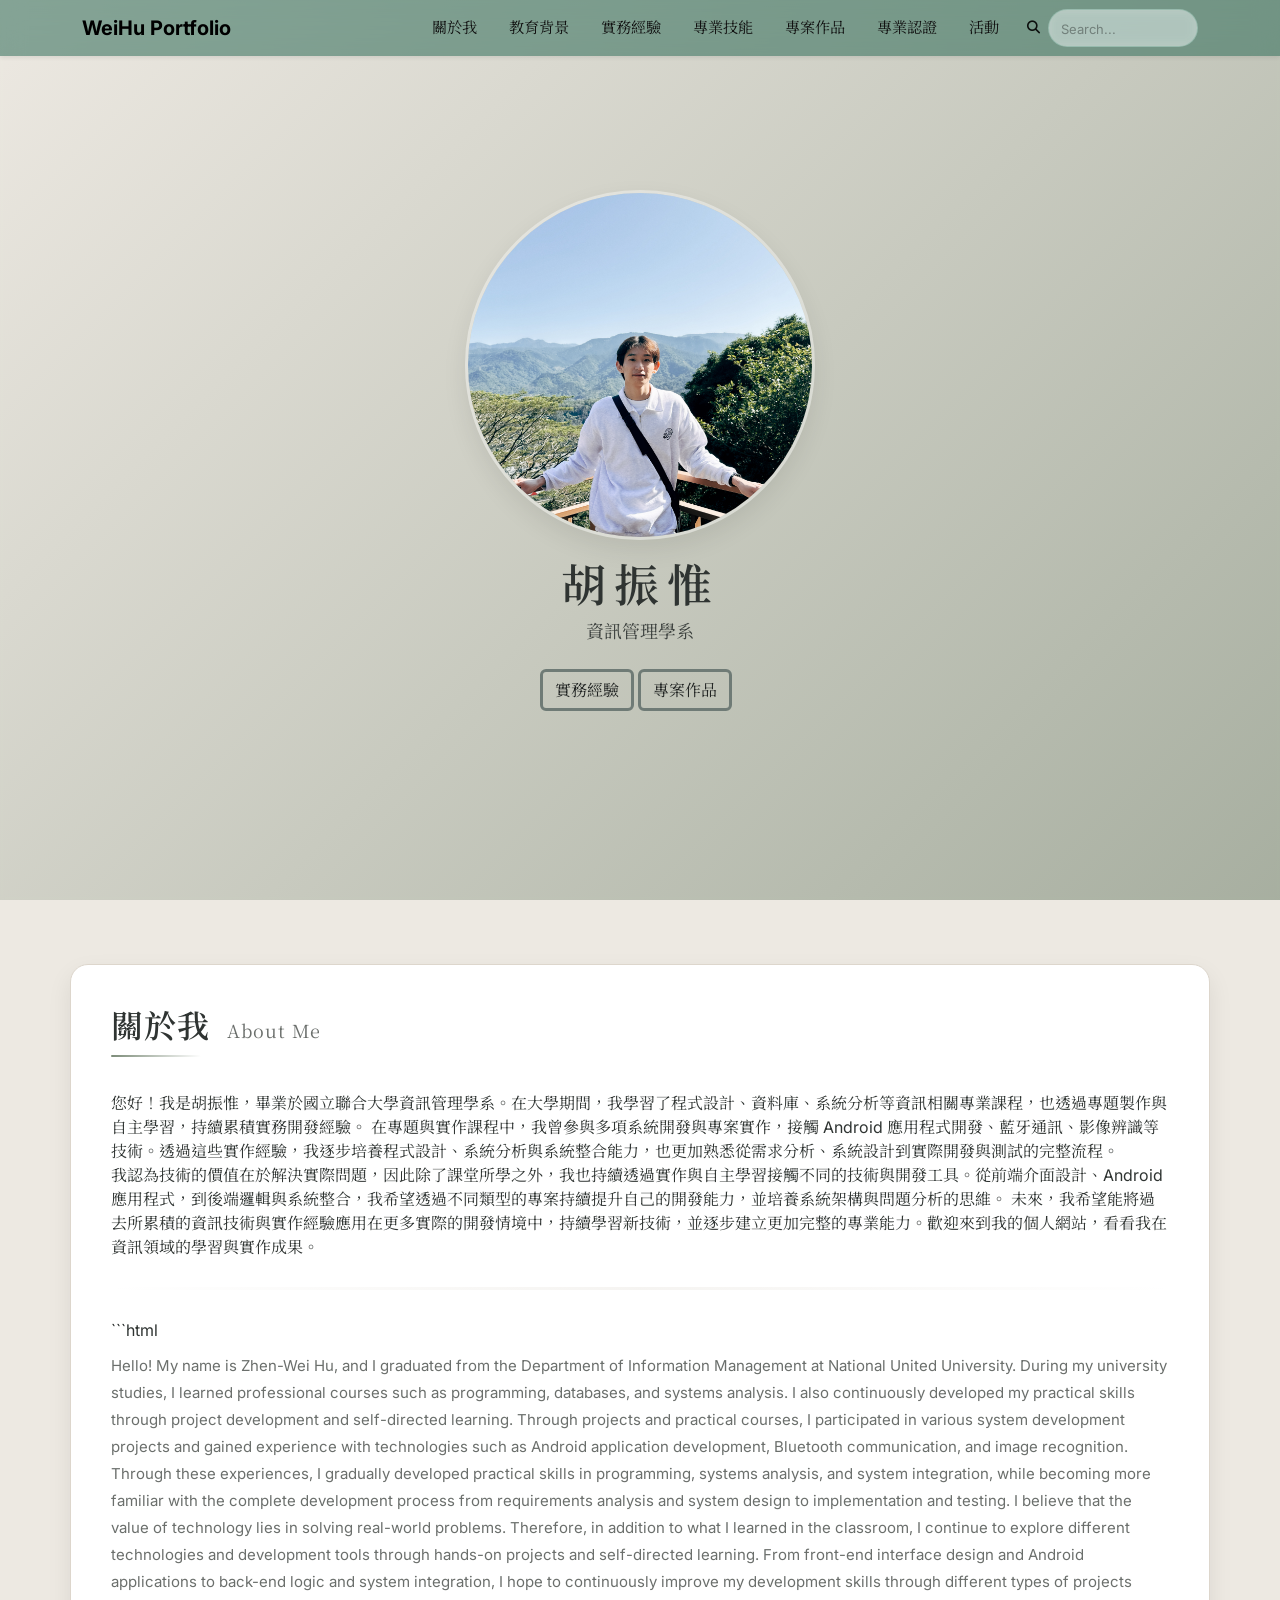
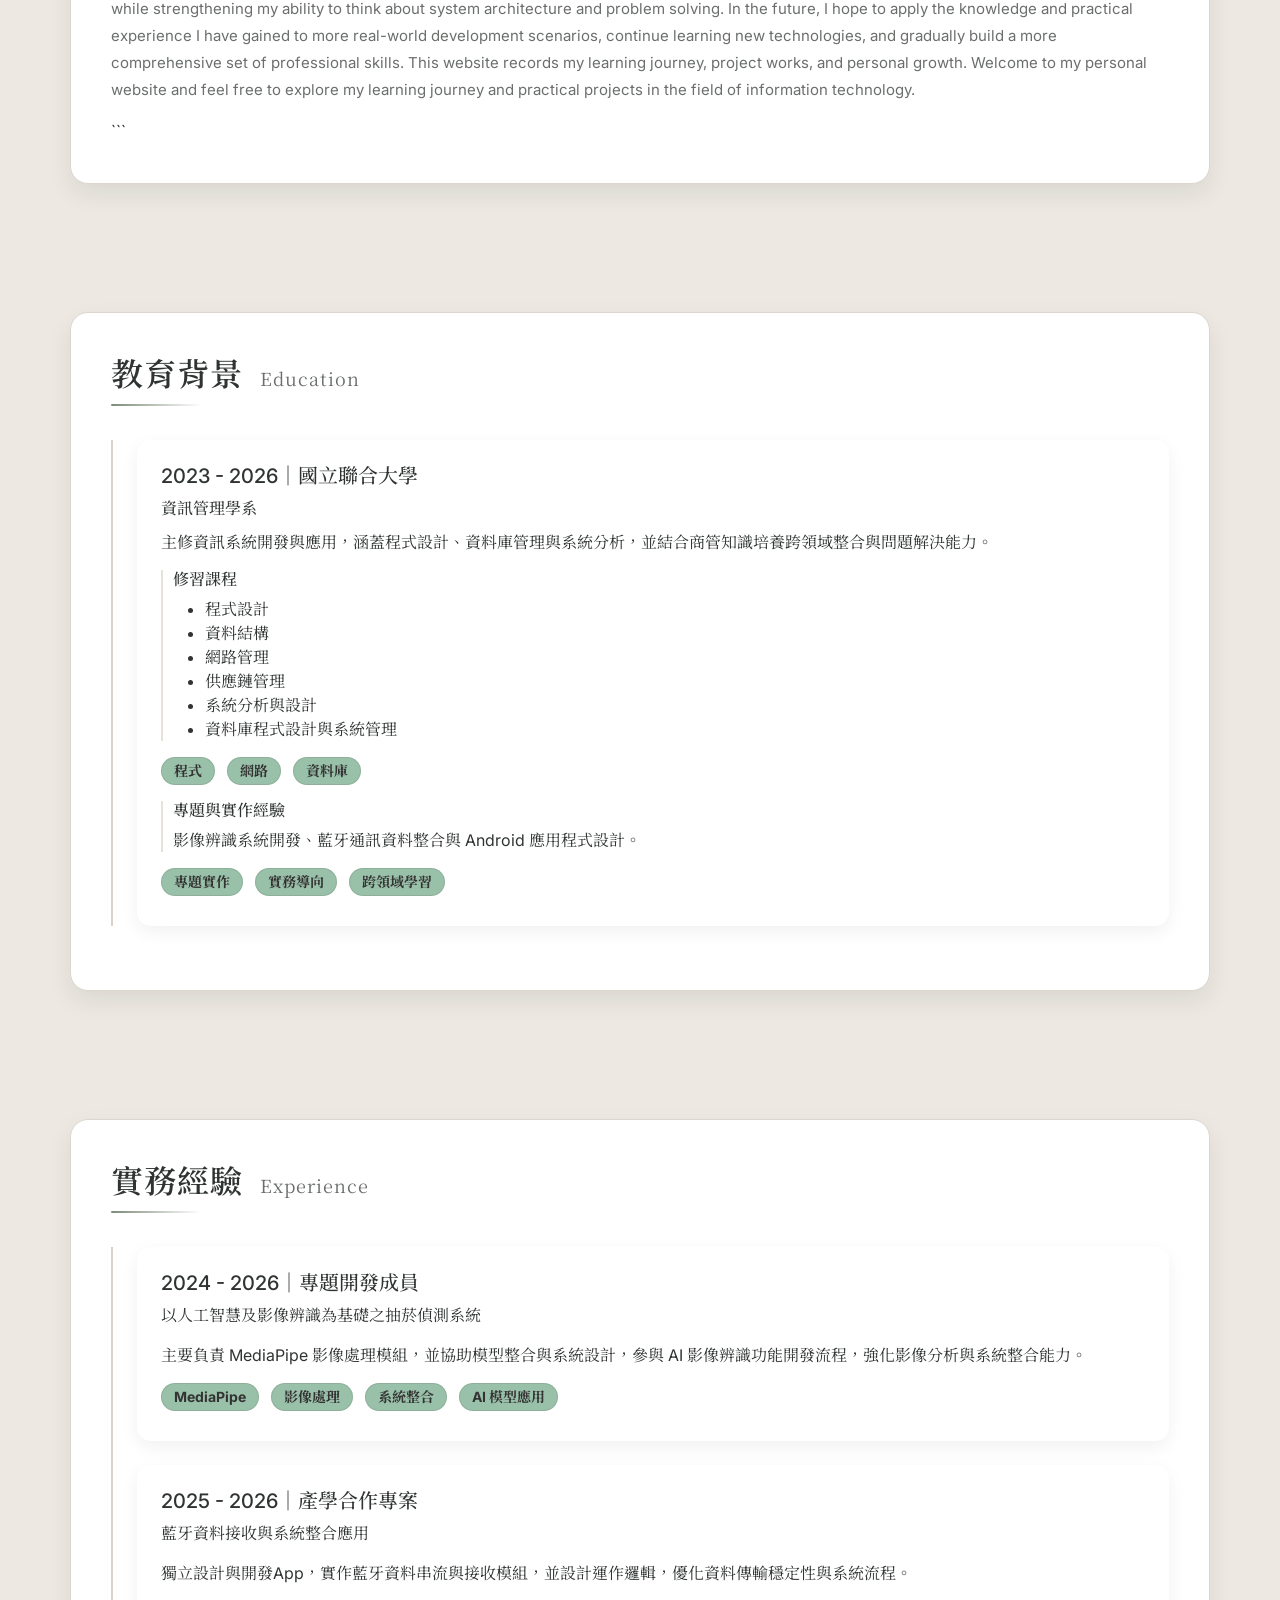
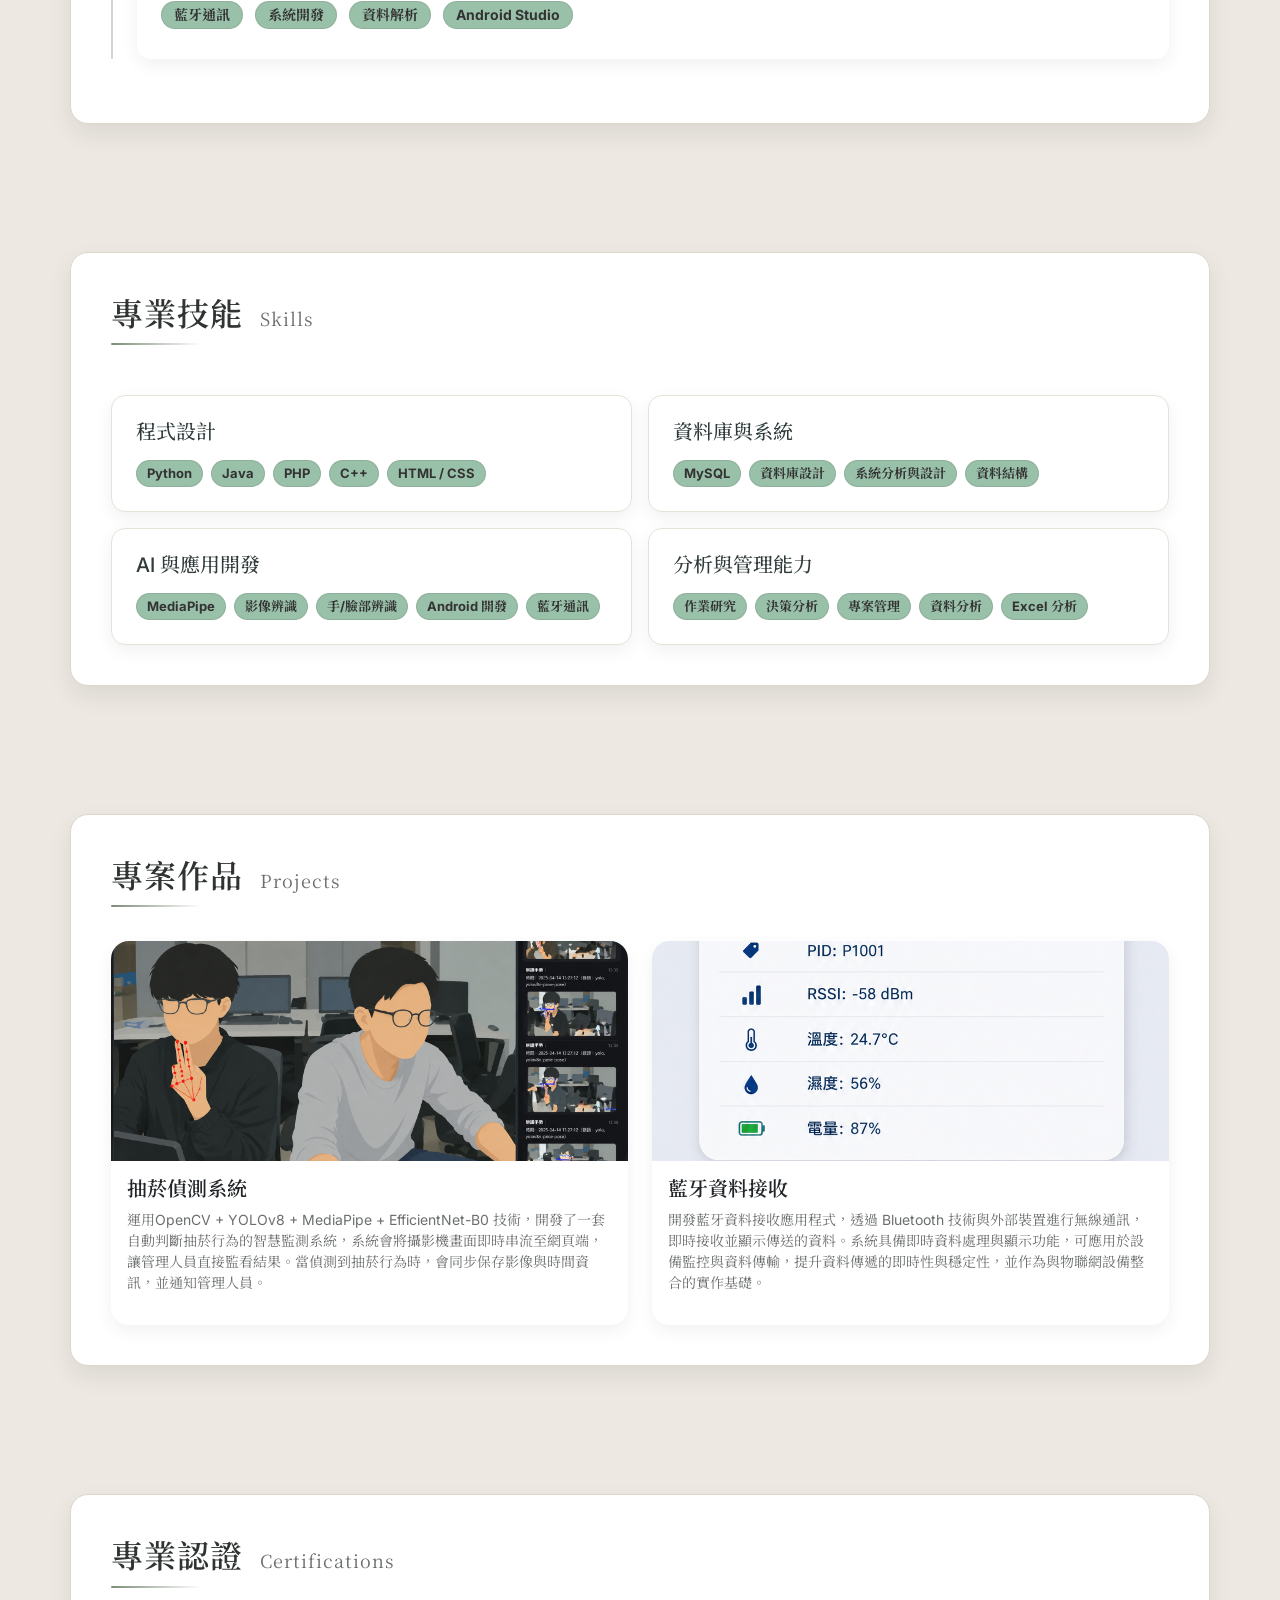
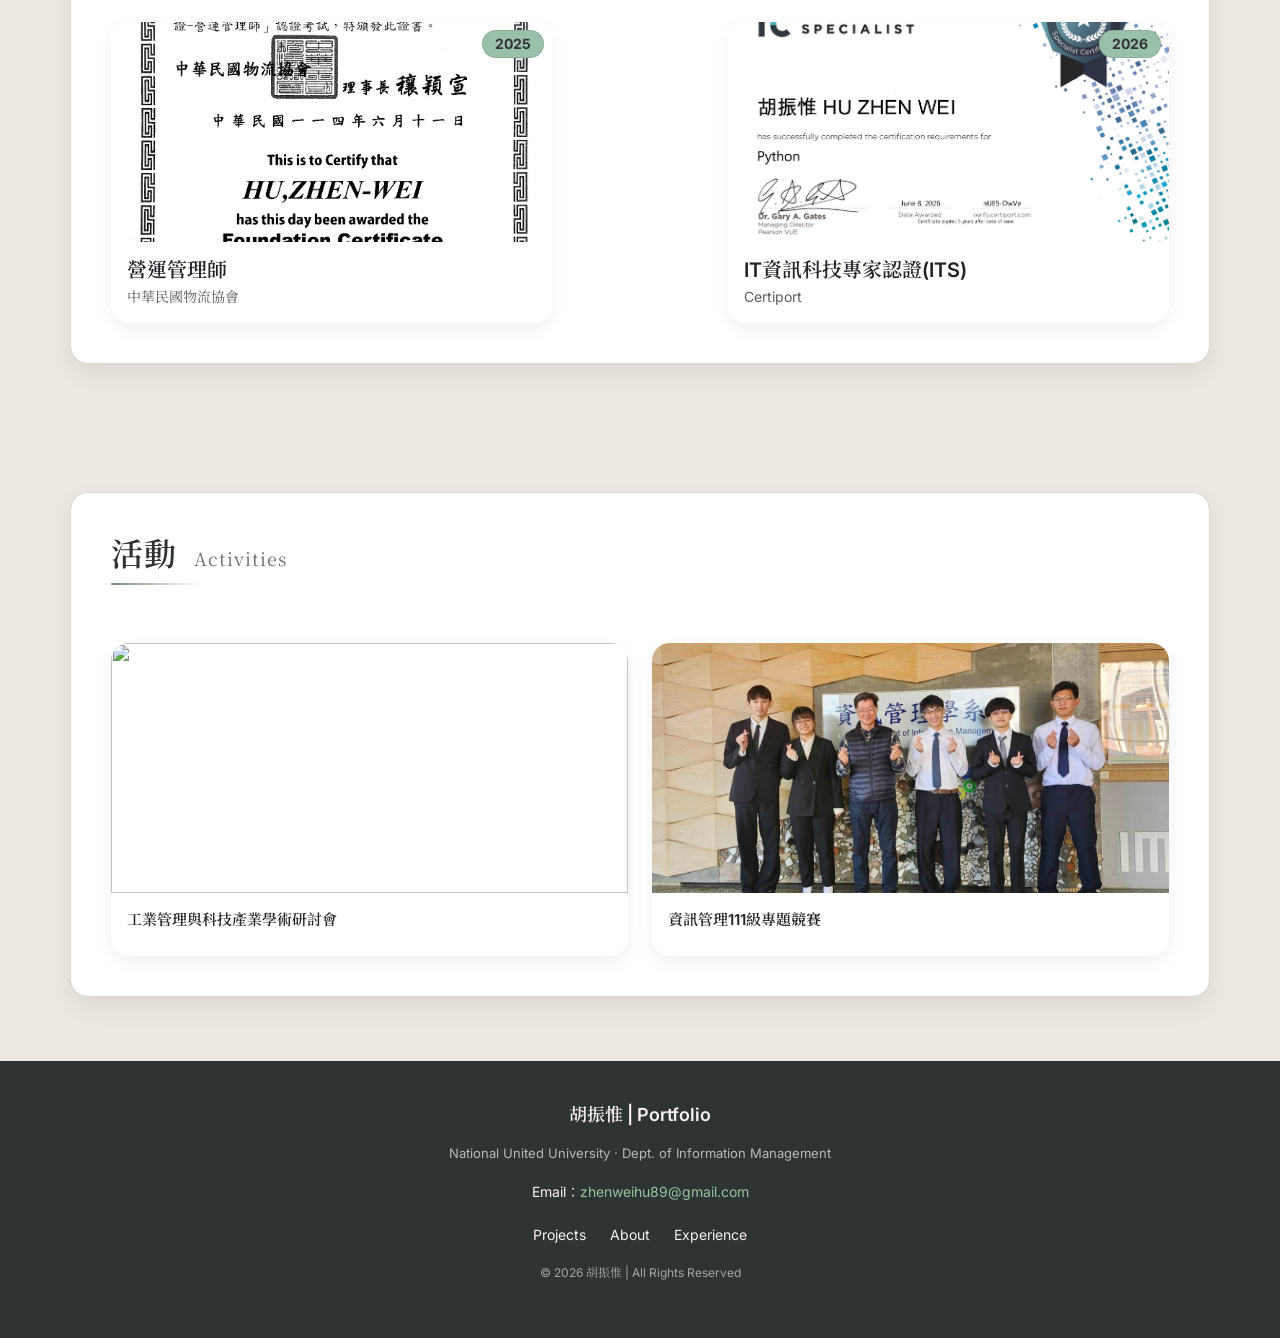
==== index.html @ ab927bfe "Update index.html" ====
<!DOCTYPE html>
<html lang="zh-Hant">

<head>
  <meta charset="UTF-8">
  <meta name="viewport" content="width=device-width, initial-scale=1">
  <meta name="description" content="胡振惟的個人網站，展示專案、技能與學習歷程">
  <title>Zhen-Wei Hu (胡振惟)</title>

  <!-- Bootstrap -->
  <link href="https://cdn.jsdelivr.net/npm/bootstrap@5.3.3/dist/css/bootstrap.min.css" rel="stylesheet">

  <!-- FontAwesome -->
  <link rel="stylesheet" href="https://cdnjs.cloudflare.com/ajax/libs/font-awesome/6.5.2/css/all.min.css">

  <!-- Google Fonts -->
  <link
    href="https://fonts.googleapis.com/css2?family=Inter:wght@300;400;500;600&family=Noto+Serif+TC:wght@300;400;500;600&display=swap"
    rel="stylesheet">

  <!-- AOS -->
  <link href="https://unpkg.com/aos@2.3.4/dist/aos.css" rel="stylesheet">

  <!-- CSS -->
  <link rel="stylesheet" href="style.css">
</head>

<body>

  <!-- ================= NAV ================= -->
  <nav class="navbar navbar-expand-lg fixed-top glass-nav shadow-sm">
    <div class="container">
      <a class="navbar-brand fw-bold" href="#" style="font-family: 'Inter', 'Noto Serif TC', sans-serif;">WeiHu
        Portfolio</a>

      <button class="navbar-toggler" type="button" data-bs-toggle="collapse" data-bs-target="#nav">
        <span class="navbar-toggler-icon"></span>
      </button>

      <div class="collapse navbar-collapse" id="nav">
        <ul class="navbar-nav ms-auto">
          <li class="nav-item"><a class="nav-link" href="#about" aria-label="前往關於我區塊">關於我</a></li>
          <li class="nav-item"><a class="nav-link" href="#education">教育背景</a></li>
          <li class="nav-item"><a class="nav-link" href="#experience">實務經驗</a></li>
          <li class="nav-item"><a class="nav-link" href="#skills">專業技能</a></li>
          <li class="nav-item"><a class="nav-link" href="#projects">專案作品</a></li>
          <li class="nav-item"><a class="nav-link" href="#awards">專業認證</a></li>
          <li class="nav-item"><a class="nav-link" href="#activities">活動</a></li>
        </ul>
        <!-- Right search -->
        <div class="search-wrapper">
          <i class="fa-solid fa-magnifying-glass" onclick="focusSearch()"></i>
          <input id="searchInput" class="nav-search-input" type="search" placeholder="Search..." onkeyup="searchPage()">
        </div>
      </div>
    </div>
  </nav>

  <!-- ================= HERO ================= -->
  <header class="hero">
    <div class="hero-overlay"></div>

    <div class="container hero-content text-center" data-aos="zoom-in">
      <img src="images/me.jpg" class="hero-img img-fluid" alt="胡振惟個人照片">

      <h1 class="hero-title mt-3">胡振惟</h1>
      <p class="hero-subtitle">資訊管理學系</p>

      <div class="mt-4">
        <a href="#experience" class="btn btn-light hero-btn">實務經驗</a>
        <a href="#projects" class="btn btn-light hero-btn me-2">專案作品</a>
      </div>
    </div>
  </header>

  <!-- ================= CONTENT ================= -->
  <section id="about" class="section container" data-aos="fade-up">
    <div class="section-card">
      <h2>關於我 <span class="en-title">About Me</span></h2>
      <p>您好！我是胡振惟，畢業於國立聯合大學資訊管理學系。在大學期間，我學習了程式設計、資料庫、系統分析等資訊相關專業課程，也透過專題製作與自主學習，持續累積實務開發經驗。
        在專題與實作課程中，我曾參與多項系統開發與專案實作，接觸 Android 應用程式開發、藍牙通訊、影像辨識等技術。透過這些實作經驗，我逐步培養程式設計、系統分析與系統整合能力，也更加熟悉從需求分析、系統設計到實際開發與測試的完整流程。
        <br>我認為技術的價值在於解決實際問題，因此除了課堂所學之外，我也持續透過實作與自主學習接觸不同的技術與開發工具。從前端介面設計、Android 應用程式，到後端邏輯與系統整合，我希望透過不同類型的專案持續提升自己的開發能力，並培養系統架構與問題分析的思維。
        未來，我希望能將過去所累積的資訊技術與實作經驗應用在更多實際的開發情境中，持續學習新技術，並逐步建立更加完整的專業能力。歡迎來到我的個人網站，看看我在資訊領域的學習與實作成果。
      </p>
      <hr class="about-divider">

      ```html
      <p class="en">
        Hello! My name is Zhen-Wei Hu, and I graduated from the Department of Information Management at National United University.

        During my university studies, I learned professional courses such as programming, databases, and
        systems analysis. I also continuously developed my practical skills through project development and
        self-directed learning.

        Through projects and practical courses, I participated in various system development projects and gained
        experience with technologies such as Android application development, Bluetooth communication, and image
        recognition. Through these experiences, I gradually developed practical skills in programming, systems
        analysis, and system integration, while becoming more familiar with the complete development process from
        requirements analysis and system design to implementation and testing.

        I believe that the value of technology lies in solving real-world problems. Therefore, in addition to what
        I learned in the classroom, I continue to explore different technologies and development tools through
        hands-on projects and self-directed learning. From front-end interface design and Android applications to
        back-end logic and system integration, I hope to continuously improve my development skills through
        different types of projects while strengthening my ability to think about system architecture and problem
        solving.

        In the future, I hope to apply the knowledge and practical experience I have gained to more real-world
        development scenarios, continue learning new technologies, and gradually build a more comprehensive set
        of professional skills.

        This website records my learning journey, project works, and personal growth. Welcome to my personal
        website and feel free to explore my learning journey and practical projects in the field of information
        technology.
      </p>
```

    </div>
  </section>

  <section id="education" class="section container" data-aos="fade-up">
    <div class="section-card">
      <h2>教育背景 <span class="en-title">Education</span></h2>

      <div class="timeline">
        <div class="timeline-item">

          <h5>2023 - 2026｜國立聯合大學</h5>
          <p class="sub-title">資訊管理學系</p>

          <p>
            主修資訊系統開發與應用，涵蓋程式設計、資料庫管理與系統分析，並結合商管知識培養跨領域整合與問題解決能力。
          </p>

          <div class="edu-block">
            <h6>修習課程</h6>
            <ul>
              <li>程式設計</li>
              <li>資料結構</li>
              <li>網路管理</li>
              <li>供應鏈管理</li>
              <li>系統分析與設計</li>
              <li>資料庫程式設計與系統管理</li>
            </ul>
          </div>
          <div class="badges">
            <span class="badge">程式</span>
            <span class="badge">網路</span>
            <span class="badge">資料庫</span>
          </div>

          <div class="edu-block">
            <h6>專題與實作經驗</h6>
            <p>
              影像辨識系統開發、藍牙通訊資料整合與 Android 應用程式設計。
            </p>
          </div>

          <div class="badges">
            <span class="badge">專題實作</span>
            <span class="badge">實務導向</span>
            <span class="badge">跨領域學習</span>
          </div>

        </div>
      </div>
    </div>
  </section>

  <section id="experience" class="section container" data-aos="fade-up">
    <div class="section-card">
      <h2>實務經驗 <span class="en-title">Experience</span></h2>

      <div class="timeline">
        <div class="timeline-item">
          <h5>2024 - 2026｜專題開發成員</h5>
          <p class="project-title">以人工智慧及影像辨識為基礎之抽菸偵測系統</p>

          <p>
            主要負責 MediaPipe 影像處理模組，並協助模型整合與系統設計，參與 AI 影像辨識功能開發流程，強化影像分析與系統整合能力。
          </p>

          <div class="badges">
            <span class="badge">MediaPipe</span>
            <span class="badge ">影像處理</span>
            <span class="badge ">系統整合</span>
            <span class="badge ">AI 模型應用</span>
          </div>
        </div>

        <div class="timeline-item">
          <h5>2025 - 2026｜產學合作專案</h5>
          <p class="project-title">藍牙資料接收與系統整合應用</p>

          <p>
            獨立設計與開發App，實作藍牙資料串流與接收模組，並設計運作邏輯，優化資料傳輸穩定性與系統流程。
          </p>

          <div class="badges">
            <span class="badge">藍牙通訊</span>
            <span class="badge ">系統開發</span>
            <span class="badge ">資料解析</span>
            <span class="badge ">Android Studio</span>
          </div>
        </div>
      </div>
    </div>
  </section>

  <section id="skills" class="section container" data-aos="fade-up">
    <div class="section-card">
      <h2>專業技能 <span class="en-title">Skills</span></h2>
      <div class="row g-3 mt-3">

        <div class="col-12 col-md-6">
          <div class="skill-box">
            <h5>程式設計</h5>
            <div class="tags">
              <span class="badge">Python</span>
              <span class="badge">Java</span>
              <span class="badge">PHP</span>
              <span class="badge">C++</span>
              <span class="badge">HTML / CSS</span>
            </div>
          </div>
        </div>

        <div class="col-12 col-md-6">
          <div class="skill-box">
            <h5>資料庫與系統</h5>
            <div class="tags">
              <span class="badge">MySQL</span>
              <span class="badge">資料庫設計</span>
              <span class="badge">系統分析與設計</span>
              <span class="badge">資料結構</span>
            </div>
          </div>
        </div>

        <div class="col-12 col-md-6">
          <div class="skill-box">
            <h5>AI 與應用開發</h5>
            <div class="tags">
              <span class="badge">MediaPipe</span>
              <span class="badge">影像辨識</span>
              <span class="badge">手/臉部辨識</span>
              <span class="badge">Android 開發</span>
              <span class="badge">藍牙通訊</span>
            </div>
          </div>
        </div>

        <div class="col-12 col-md-6">
          <div class="skill-box">
            <h5>分析與管理能力</h5>
            <div class="tags">
              <span class="badge">作業研究</span>
              <span class="badge">決策分析</span>
              <span class="badge">專案管理</span>
              <span class="badge">資料分析</span>
              <span class="badge">Excel 分析</span>
            </div>
          </div>
        </div>
      </div>
    </div>
  </section>

  <section id="projects" class="section container" data-aos="fade-up">
    <div class="section-card">
      <h2>專案作品 <span class="en-title">Projects</span></h2>

      <div class="row g-4">
        <div class="col-12 col-md-6">
          <div class="card project-card">
            <img src="images/project1.png" class="card-img-top img-fluid" onclick="openLightbox(this)">
            <div class="card-body">
              <h5>抽菸偵測系統</h5>
              <p>運用OpenCV + YOLOv8 + MediaPipe + EfficientNet-B0 技術，開發了一套自動判斷抽菸行為的智慧監測系統，系統會將攝影機畫面即時串流至網頁端，讓管理人員直接監看結果。當偵測到抽菸行為時，會同步保存影像與時間資訊，並通知管理人員。</p>
            </div>
          </div>
        </div>

        <div class="col-12 col-md-6">
          <div class="card project-card">
            <img src="images/project.png" class="card-img-top img-fluid" onclick="openLightbox(this)">
            <div class="card-body">
              <h5>藍牙資料接收</h5>
              <p>開發藍牙資料接收應用程式，透過 Bluetooth 技術與外部裝置進行無線通訊，即時接收並顯示傳送的資料。系統具備即時資料處理與顯示功能，可應用於設備監控與資料傳輸，提升資料傳遞的即時性與穩定性，並作為與物聯網設備整合的實作基礎。</p>
            </div>
          </div>
        </div>
      </div>
    </div>
  </section>

  <section id="awards" class="section container" data-aos="fade-up">
    <div class="section-card">
      <h2>專業認證 <span class="en-title">Certifications</span></h2>
      <div class="d-flex justify-content-between gap-4 mt-3 flex-wrap">

        <!-- Card 1 -->
        <div class="col-12 col-md-5">
          <div class="card project-card h-100">
            <div class="position-relative">
              <img src="images/cert1.jpg" class="card-img-top img-fluid" onclick="openLightbox(this)">
              <span class="badge year-badge position-absolute top-0 end-0 m-2">
                2025
              </span>
            </div>
            <div class="card-body">
              <h5 class="mb-1">營運管理師</h5>
              <p class="mb-0 text-muted">中華民國物流協會</p>
            </div>
          </div>
        </div>

        <!-- Card 2 -->
        <div class="col-12 col-md-5">
          <div class="card project-card h-100">
            <div class="position-relative">
              <img src="images/cert2.png" class="card-img-top img-fluid" onclick="openLightbox(this)">
              <span class="badge year-badge position-absolute top-0 end-0 m-2">
                2026
              </span>
            </div>
            <div class="card-body">
              <h5 class="mb-1">IT資訊科技專家認證(ITS)</h5>
              <p class="mb-0 text-muted">Certiport</p>
            </div>
          </div>
        </div>
      </div>
    </div>
  </section>

  <section id="activities" class="section container" data-aos="fade-up">
    <div class="section-card">
      <h2>活動 <span class="en-title">Activities</span></h2>
      <div class="row g-4 mt-2">

        <div class="col-12 col-md-6">
          <div class="card project-card">
            <img src="images/activity1.jpg" class="card-img-top" onclick="openLightbox(this)">
            <div class="card-body">
              <h5>工業管理與科技產業學術研討會</h5>
            </div>
          </div>
        </div>

        <div class="col-12 col-md-6">
          <div class="card project-card">
            <img src="images/activity2.jpg" class="card-img-top" onclick="openLightbox(this)">
            <div class="card-body">
              <h5>資訊管理111級專題競賽</h5>
            </div>
          </div>
        </div>
      </div>
    </div>
  </section>

  <!-- ================= FOOTER ================= -->
  <footer>
    <div class="footer-container">

      <p class="footer-title">胡振惟 | Portfolio</p>

      <p class="footer-sub">
        National United University · Dept. of Information Management
      </p>

      <div class="footer-contact">
        <p> Email：<a href="mailto:zhenweihu89@gmail.com">zhenweihu89@gmail.com</a></p>
      </div>
      <!-- Navigation links -->
      <div class="footer-links">

        <a href="#projects">Projects</a>
        <a href="#about">About</a>
        <a href="#experience">Experience</a>

      </div>

      <p class="footer-copy">© 2026 胡振惟 | All Rights Reserved</p>

    </div>
  </footer>

  <!-- ================= LIGHTBOX ================= -->
  <div id="lightbox" class="lightbox" onclick="closeLightbox()">
    <img id="lightbox-img">
  </div>

  <!-- ================= SCRIPTS ================= -->
  <script src="https://cdn.jsdelivr.net/npm/bootstrap@5.3.3/dist/js/bootstrap.bundle.min.js"></script>
  <script src="https://unpkg.com/aos@2.3.4/dist/aos.js"></script>

  <script>
    AOS.init();

    function openLightbox(img) {
      document.getElementById("lightbox").style.display = "flex";
      document.getElementById("lightbox-img").src = img.src;
    }

    function closeLightbox() {
      document.getElementById("lightbox").style.display = "none";
    }

    function searchPage() {
      const input = document.getElementById("searchInput").value.toLowerCase();

      if (!input) return;

      const sections = document.querySelectorAll("section");

      for (let section of sections) {
        const text = section.innerText.toLowerCase();

        if (text.includes(input)) {
          section.scrollIntoView({
            behavior: "smooth",
            block: "start"
          });
          break; // 只跳第一個找到的
        }
      }
    }

    function focusSearch() {
      document.getElementById("searchInput").focus();
    }
  </script>
</body>

</html>
---- style.css ----
/* ==================================================
   COLOR SYSTEM (ENHANCED DESIGN TOKENS)
================================================== */
:root {
  --bg: #EDE9E2;
  --card: #FFFFFF;
  --text: #2F3432;
  --muted: #6B6F6C;

  --primary: #6E7F6A;
  --primary-soft: #AAB7A3;

  --border: #DDD6CC;

  /* spacing system */
  --s1: 4px;
  --s2: 8px;
  --s3: 16px;
  --s4: 24px;
  --s5: 40px;
  --s6: 64px;

  /* radius */
  --r1: 8px;
  --r2: 14px;
  --r3: 18px;

  /* shadow system */
  --shadow-sm: 0 6px 18px rgba(0, 0, 0, .06);
  --shadow-md: 0 10px 25px rgba(0, 0, 0, .08);
  --shadow-lg: 0 14px 30px rgba(0, 0, 0, .12);

  /* motion */
  --ease: 0.25s ease;
}

/* ==================================================
   BASE
================================================== */
body {
  font-family: "Inter", "Noto Serif TC", sans-serif;
  background: var(--bg);
  color: var(--text);
  scroll-behavior: smooth;
}

h2 {
  font-family: "Noto Serif TC", serif;
  letter-spacing: 1px;
}

/* ==================================================
   SECTION GENERAL
================================================== */
.section {
  padding: var(--s6) 0;
}

.section-card {
  background: var(--card);
  padding: var(--s5);
  border-radius: var(--r3);
  border: 1px solid var(--border);
  box-shadow: var(--shadow-md);
}

/* Section title */
.section-card h2 {
  margin-bottom: 34px;
  padding-bottom: 14px;
  position: relative;
  font-weight: 600;
}

.section-card h2::after {
  content: "";
  position: absolute;
  left: 0;
  bottom: 0;
  width: 90px;
  height: 2px;
  background: linear-gradient(90deg, #6e7f6a, transparent);
  border-radius: 2px;
  opacity: 0.9;
}

/* ==================================================
   NAVBAR
================================================== */
.glass-nav {
  backdrop-filter: blur(12px);
  background: #316c588e;
}

.nav-link {
  color: #111111;
  font-size: 0.95rem;
  margin: 0 var(--s2);
  transition: var(--ease);
}

.nav-link:hover {
  color: #fffdfd !important;
}

.navbar-toggler-icon {
  filter: invert(0.2);
}

/* =========================
   SEARCH WRAPPER FIX
========================= */
.search-wrapper {
  display: flex;
  align-items: center;
  gap: 8px;
  margin-left: 12px;
}

/* icon */
.search-wrapper i {
  font-size: 13px;
  color: #000000;
  opacity: 0.9;
}

/* input */
.nav-search-input {
  border: 1px solid rgba(60, 138, 111, 0.25);
  border-radius: 999px;
  padding: 6px 12px;
  width: 150px;

  background: rgba(255, 255, 255, 0.55);
  backdrop-filter: blur(6px);

  transition: var(--ease);
  color: #000 !important;
  /* ⭐ 這裡：黑字 */
  font-weight: 400;
}

/* hover */
.nav-search-input:hover {
  border-color: rgba(60, 138, 111, 0.4);
  background: rgba(255, 255, 255, 0.7);
}

/* focus */
.nav-search-input:focus {
  outline: none;
  border-color: #3c8a6f99;
  background: rgba(255, 255, 255, 0.8);
  color: #000 !important;
  box-shadow: 0 6px 18px rgba(60, 138, 111, 0.18);
}

/* placeholder */
.nav-search-input::placeholder {
  color: #000;
  /* ⭐ 改這裡 */
  font-size: 13px;
  opacity: 0.35;
  /* 讓它變淡但仍是黑系 */
}

/* ==================================================
   HERO
================================================== */
.hero {
  height: 100vh;
  position: relative;
  display: flex;
  align-items: center;
  justify-content: center;
}

.hero-overlay {
  position: absolute;
  inset: 0;
  background: linear-gradient(135deg,
      rgba(237, 233, 226, 0.55),
      rgba(110, 127, 106, 0.55));
  backdrop-filter: blur(2px);
}

.hero-content {
  position: relative;
  z-index: 2;
  text-align: center;
  color: var(--text);
}

.hero-img {
  width: min(350px, 70vw);
  height: auto;
  aspect-ratio: 1 / 1;
  border-radius: 50%;
  object-fit: cover;
  border: 3px solid rgba(255, 255, 255, .35);
  box-shadow: var(--shadow-md);
  transition: var(--ease);
}

.hero-img:hover {
  transform: scale(1.06);
}

.hero-title {
  font-family: "Noto Serif TC", serif;
  font-size: 45px;
  font-weight: 600;
  letter-spacing: 8px;
}

.hero-subtitle {
  font-size: 18px;
  opacity: 0.9;
}

.hero-btn {
  color: #212423;
  border: 3px solid #6f7b76;
  background: transparent;
  transition: var(--ease);
}

.hero-btn:hover {
  background: #31725bba;
  color: white;
}

/* ==================================================
   ABOUT / TEXT
================================================== */
.en-title {
  font-size: 18px;
  font-weight: 400;
  color: var(--muted);
  margin-left: 8px;
}

.sub-title {
  font-weight: 500;
  margin-bottom: 10px;
  color: #3a3f3d;
}

.edu-block {
  margin: 10px 0 15px;
  padding-left: 10px;
  border-left: 2px solid #e6e2da;
}

.note {
  margin-top: 10px;
  color: #5f6663;
  font-size: 15px;
}

p.en {
  color: var(--muted);
  font-size: 15px;
  line-height: 1.8;
  margin-top: 10px;
}

.about-divider {
  margin: 28px 0;
  border: none;
  height: 3px;
  background: linear-gradient(to right, transparent, #d8d2c8, transparent);
}

/* ==================================================
   TIMELINE
================================================== */
.timeline {
  border-left: 2px solid #D8D2C8;
  padding-left: var(--s4);
}

.timeline-item {
  background: #fff;
  padding: var(--s4);
  border-radius: var(--r2);
  margin-bottom: var(--s4);
  box-shadow: var(--shadow-sm);
  transition: var(--ease);
}

.timeline-item:hover {
  transform: translateY(-4px);
  box-shadow: var(--shadow-md);
}

/* ==================================================
   SKILLS
================================================== */
.skill-box {
  background: #fff;
  padding: var(--s4);
  border-radius: var(--r2);
  border: 1px solid #E6E2DA;
  box-shadow: var(--shadow-sm);
  transition: var(--ease);
}

.skill-box:hover {
  transform: translateY(-4px);
  box-shadow: var(--shadow-md);
}

.skill-box h5 {
  margin-bottom: 12px;
  color: #2F3A3A;
}

.tags span {
  display: inline-block;
  background: #99c0a9;
  color: #343333;
  padding: 6px 10px;
  border-radius: 20px;
  font-size: 13px;
  margin: 4px 4px 0 0;
}

/* ==================================================
   PROJECTS / CARDS
================================================== */
.project-card {
  border: none;
  border-radius: var(--r3);
  overflow: hidden;
  box-shadow: var(--shadow-sm);
  transition: var(--ease);
}

.project-card:hover {
  transform: translateY(-6px);
  box-shadow: var(--shadow-lg);
}

.project-card img {
  height: 220px;
  object-fit: cover;
}

.project-card h5 {
  font-weight: 600;
}

.project-card p {
  font-size: 14px;
  color: var(--muted);
}

/* Activities special */
#activities .project-card img {
  height: 250px;
}

#activities .card-body h5 {
  font-size: 15px;
  line-height: 1.5;
}

/* ==================================================
   BADGES (FIXED BOOTSTRAP CONFLICT)
================================================== */
.badges {
  display: flex;
  flex-wrap: wrap;
  gap: 6px; /* 比 margin-right 更乾淨 */
  margin-top: var(--s3);
}

.badge {
  display: inline-flex;
  align-items: center;
  padding: 6px 12px;
  border-radius: 999px;
  font-size: 14px;
  background: #99c0a9;
  color: #343333;
  border: 1px solid rgba(110, 127, 106, 0.25);
  transition: var(--ease);
}

.badges .badge {
  margin-right: 6px;
  margin-bottom: 6px;
}

.badge:hover {
  background: rgba(110, 127, 106, 0.2);
  transform: translateY(-1px);
}

/* Optional safe alias (避免 Bootstrap 衝突用) */
.custom-badge {
  display: inline-block;
  padding: 6px 12px;
  border-radius: 999px;
  font-size: 14px;
  background: #99c0a9;
  color: #343333;
}

/* ==================================================
   PROGRESS BAR
================================================== */
.progress {
  height: 18px;
  border-radius: 20px;
  background: #E6E2DA;
}

.progress-bar {
  background: var(--primary);
}

/* ==================================================
   LIGHTBOX
================================================== */
.lightbox {
  position: fixed;
  inset: 0;
  background: rgba(0, 0, 0, 0.85);
  display: none;
  align-items: center;
  justify-content: center;
  z-index: 9999;
}

.lightbox img {
  max-width: 90%;
  max-height: 90%;
  border-radius: 10px;
  box-shadow: 0 20px 60px rgba(0, 0, 0, 0.5);
}

/* ==================================================
   FOOTER
================================================== */
footer {
  background: #2E3430;
  color: #F2F2F2;
  padding: 40px 20px;
  text-align: center;
}

.footer-title {
  font-size: 18px;
  font-weight: 600;
}

.footer-sub {
  font-size: 13px;
  opacity: 0.7;
  margin-top: 6px;
}

.footer-contact {
  margin-top: 15px;
  font-size: 14px;
  line-height: 1.8;
}

.footer-contact a {
  color: #99c0a9;
  text-decoration: none;
}

.footer-contact a:hover {
  text-decoration: underline;
}

.footer-links {
  margin: 18px 0;
}

.footer-links a {
  color: #F2F2F2;
  margin: 0 10px;
  text-decoration: none;
  font-size: 14px;
  transition: var(--ease);
}

.footer-links a:hover {
  color: #99c0a9;
}

.footer-copy {
  font-size: 12px;
  opacity: 0.6;
  margin-top: 10px;
}
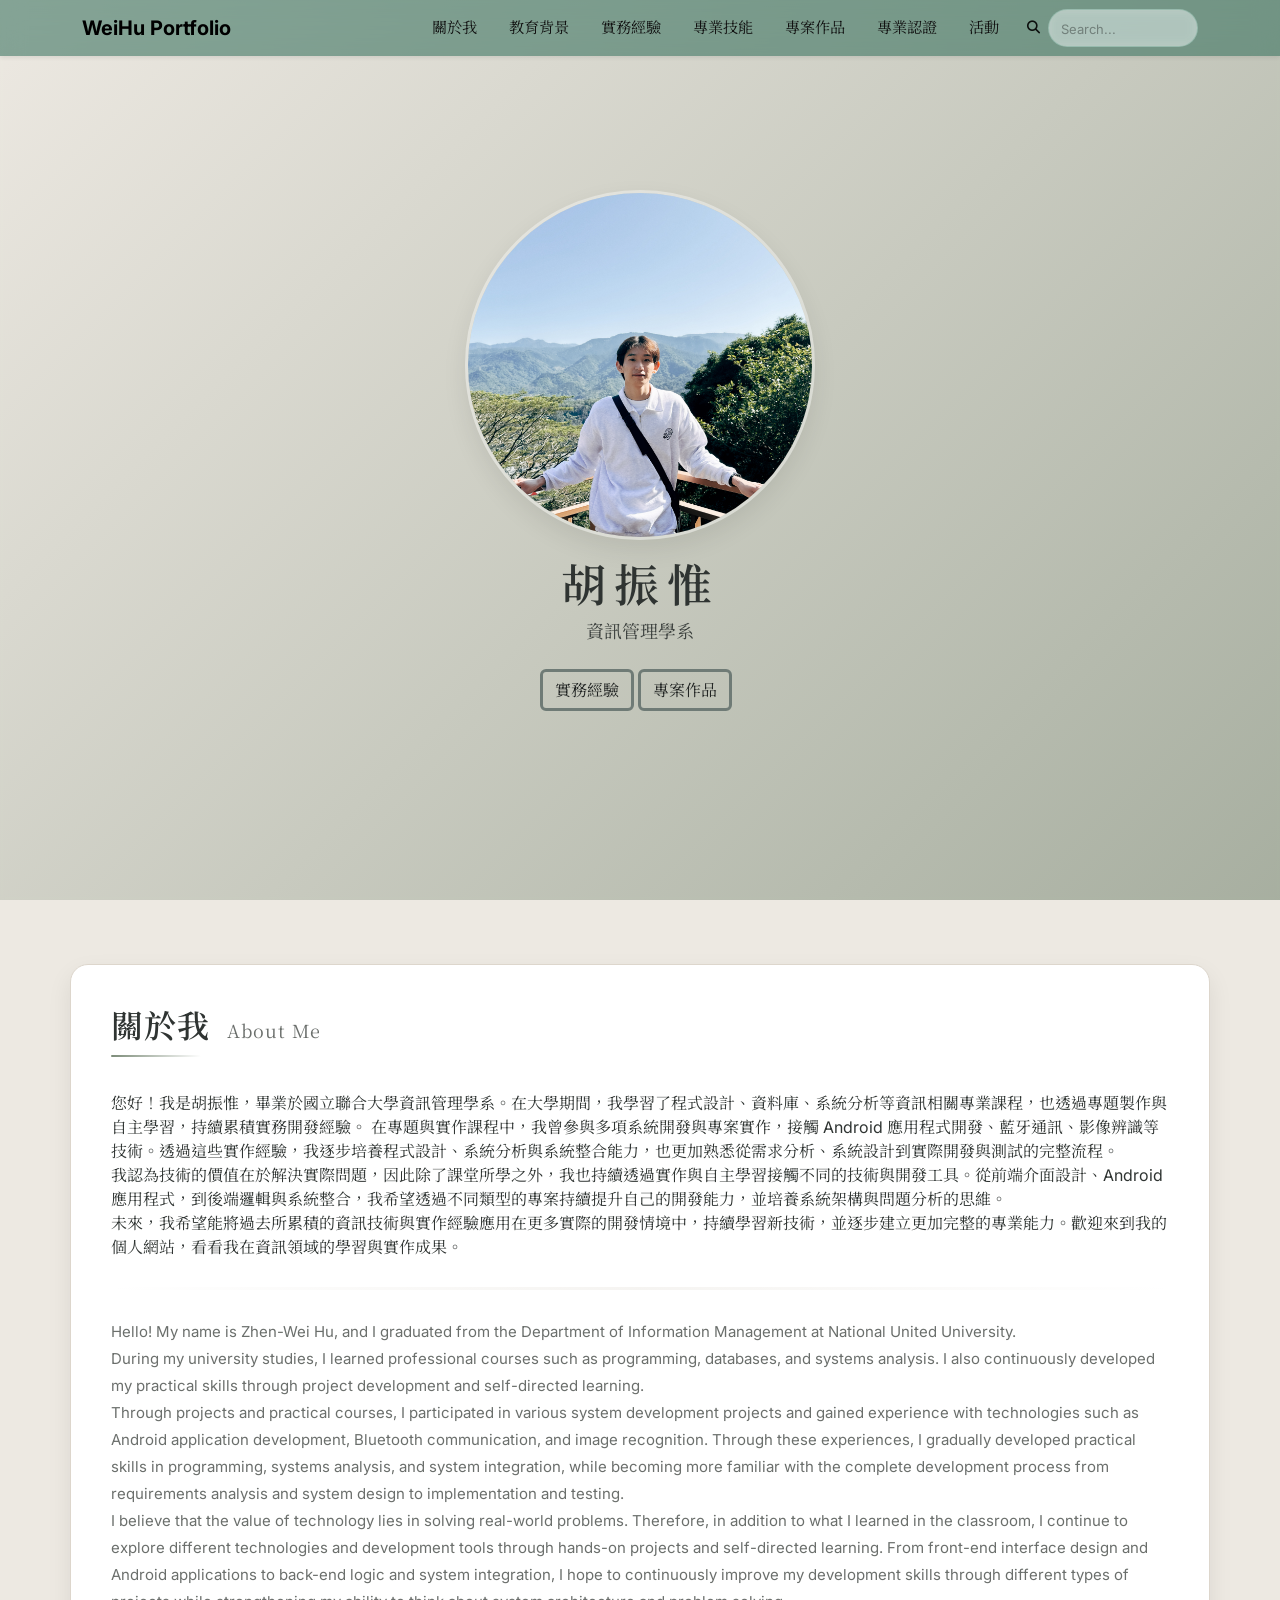
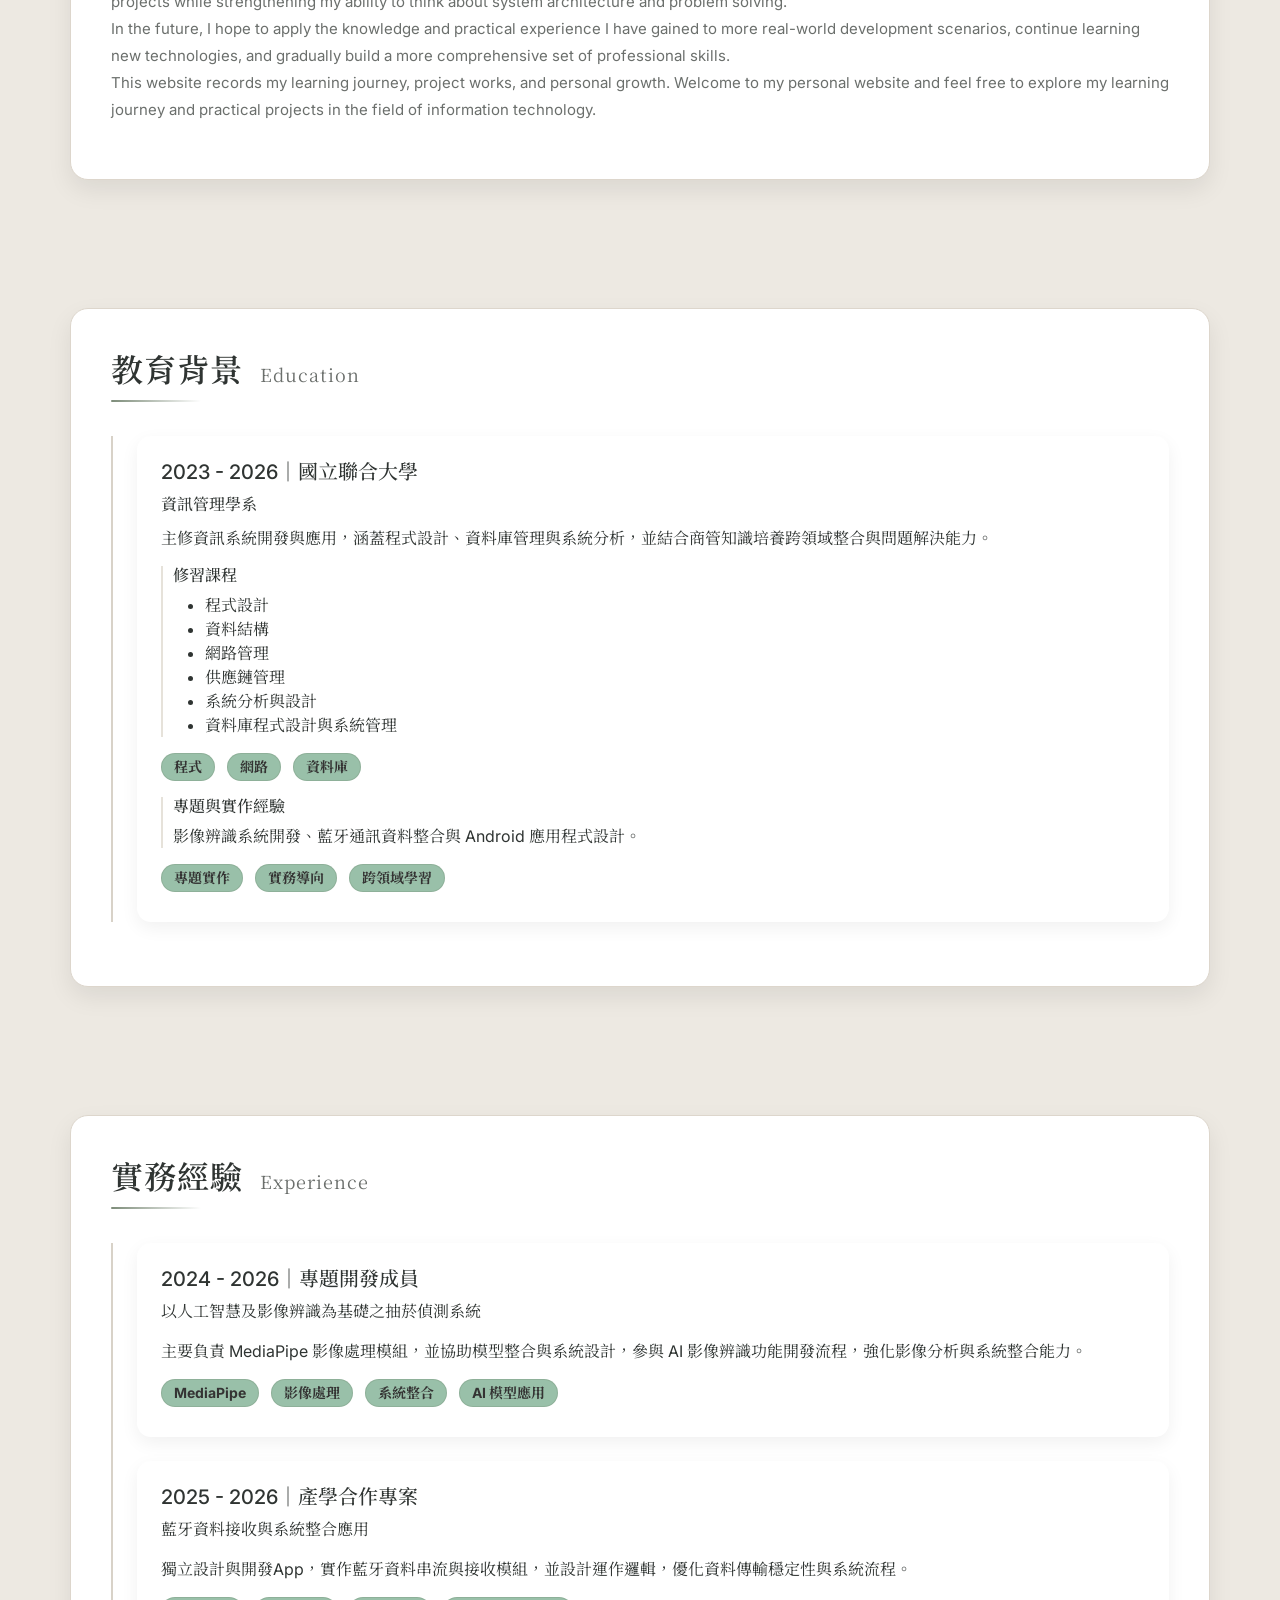
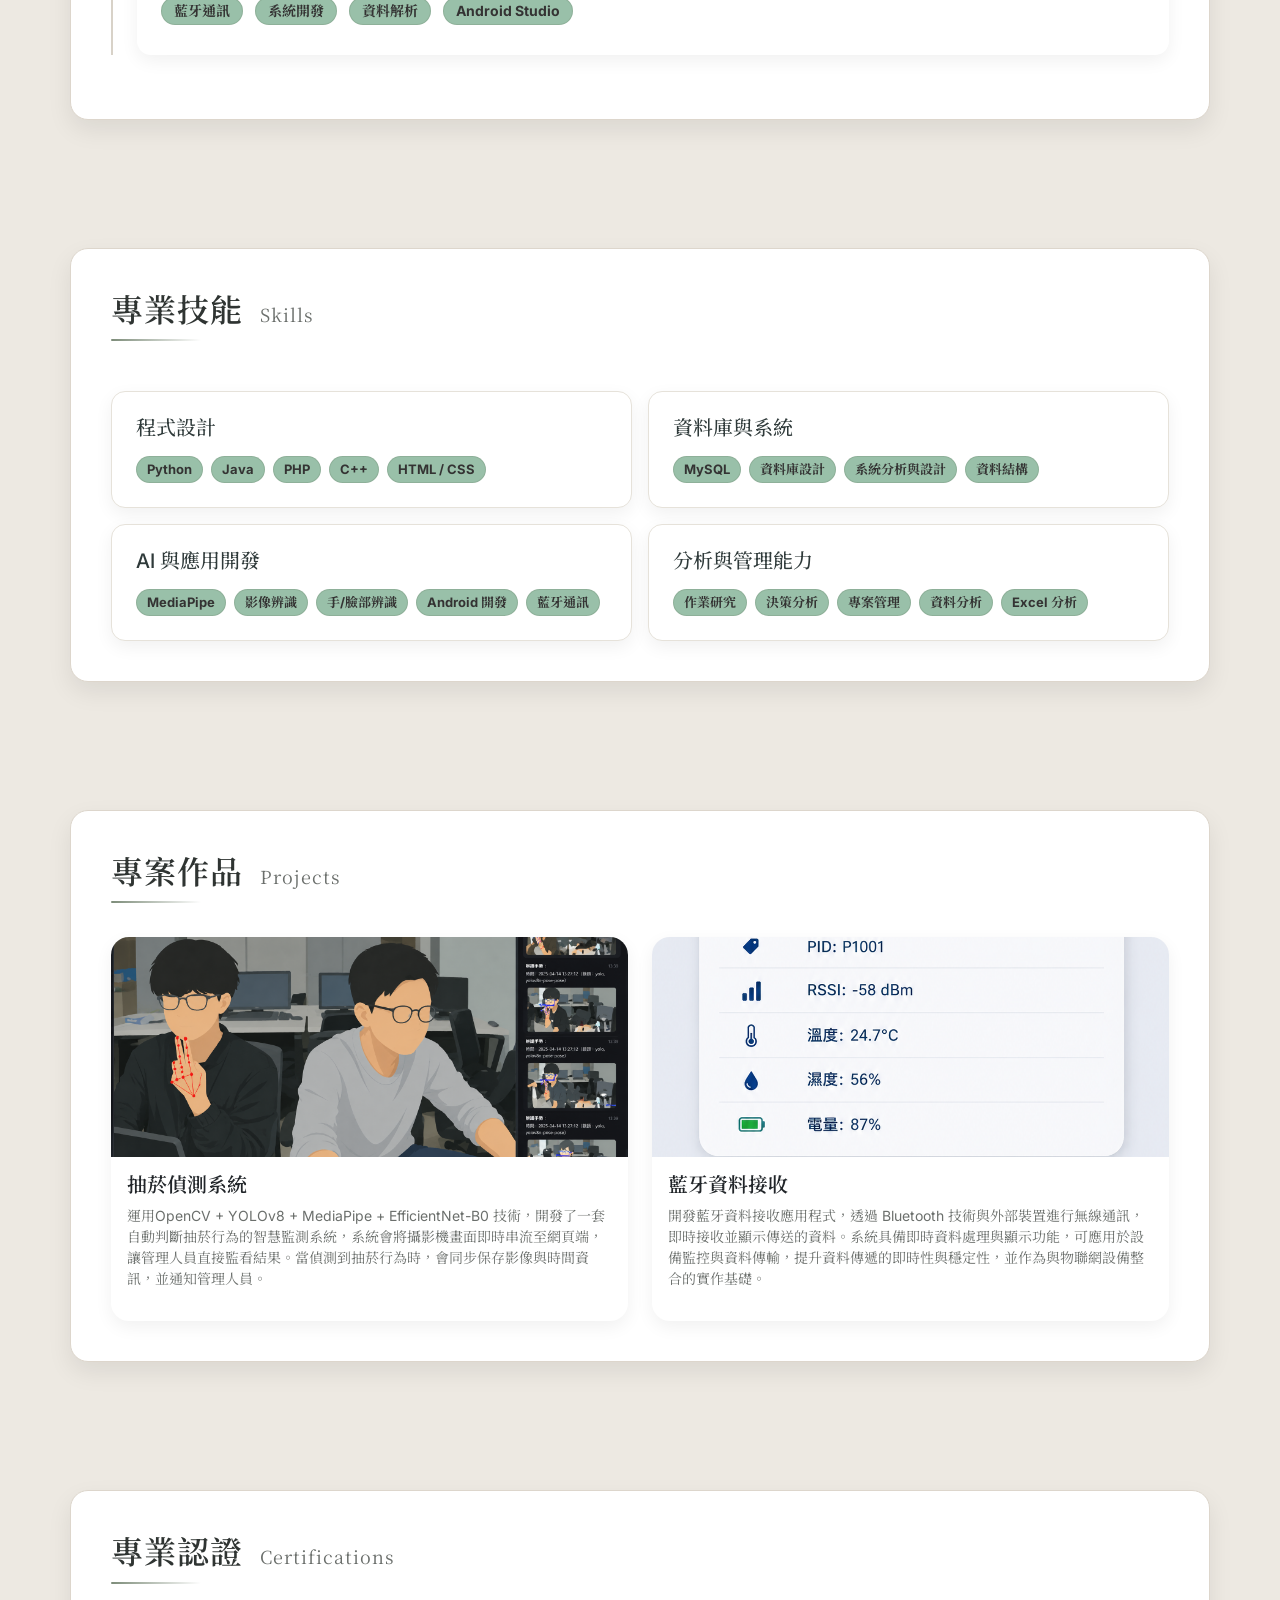
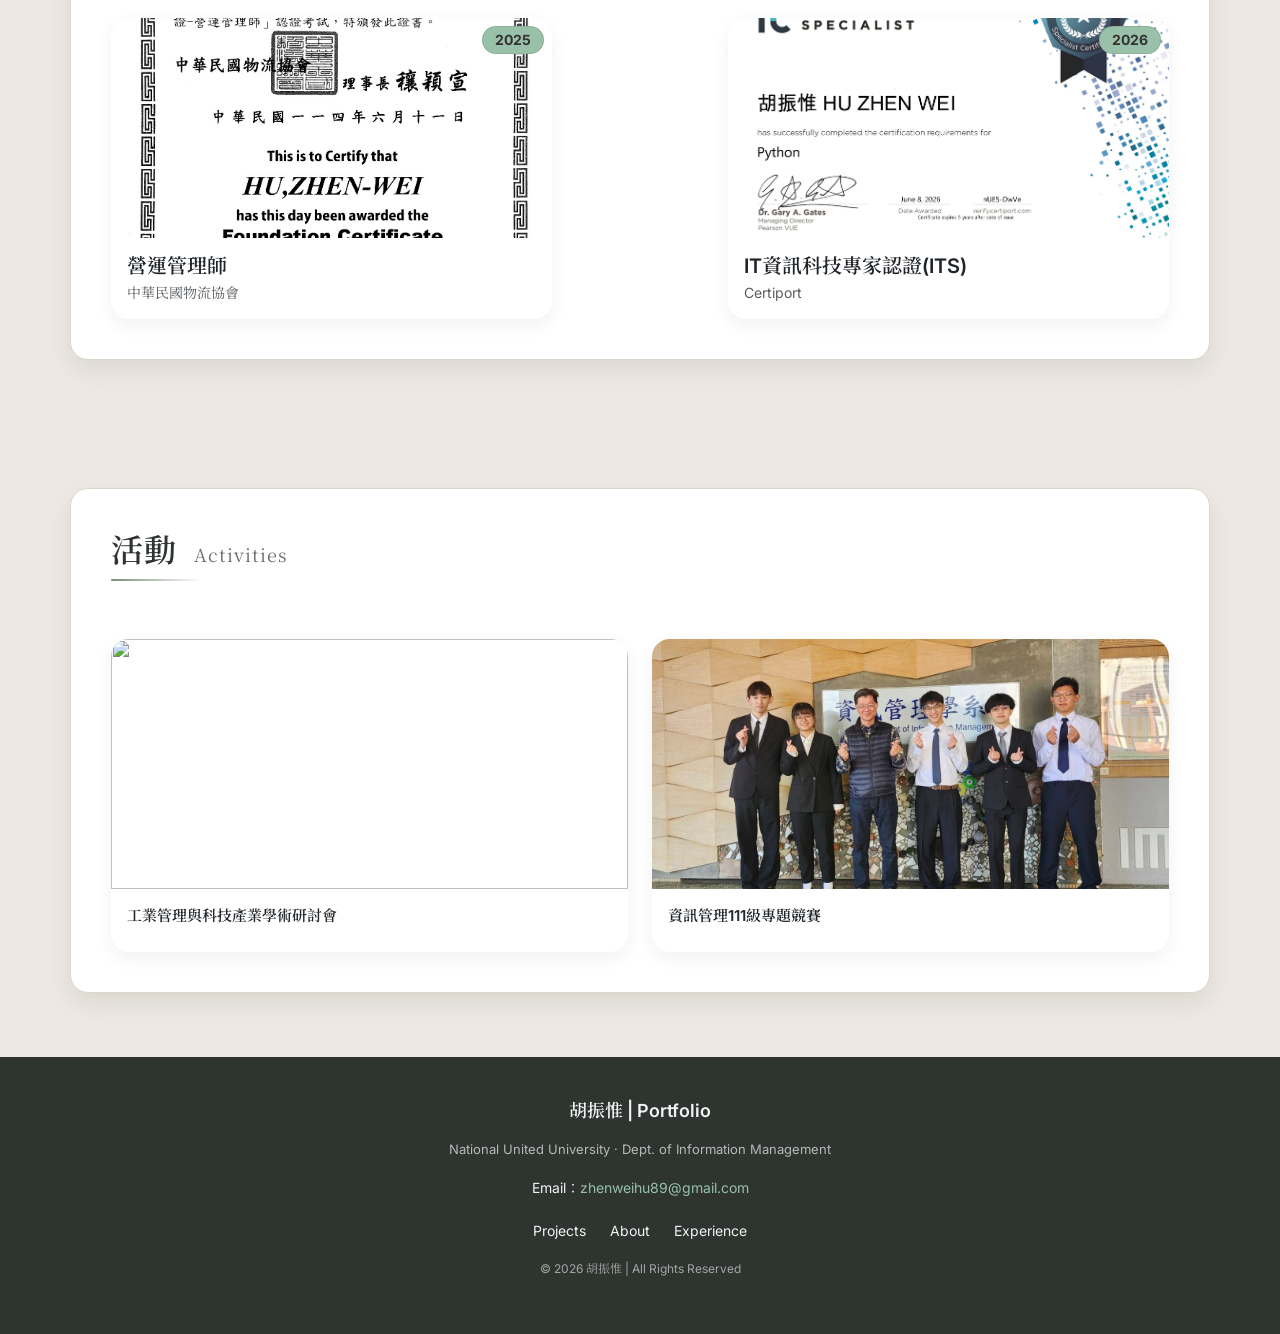
==== commit 69237d83: "Update index.html" ====
--- a/index.html
+++ b/index.html
@@ -80,40 +80,38 @@
       <p>您好！我是胡振惟，畢業於國立聯合大學資訊管理學系。在大學期間，我學習了程式設計、資料庫、系統分析等資訊相關專業課程，也透過專題製作與自主學習，持續累積實務開發經驗。
         在專題與實作課程中，我曾參與多項系統開發與專案實作，接觸 Android 應用程式開發、藍牙通訊、影像辨識等技術。透過這些實作經驗，我逐步培養程式設計、系統分析與系統整合能力，也更加熟悉從需求分析、系統設計到實際開發與測試的完整流程。
         <br>我認為技術的價值在於解決實際問題，因此除了課堂所學之外，我也持續透過實作與自主學習接觸不同的技術與開發工具。從前端介面設計、Android 應用程式，到後端邏輯與系統整合，我希望透過不同類型的專案持續提升自己的開發能力，並培養系統架構與問題分析的思維。
-        未來，我希望能將過去所累積的資訊技術與實作經驗應用在更多實際的開發情境中，持續學習新技術，並逐步建立更加完整的專業能力。歡迎來到我的個人網站，看看我在資訊領域的學習與實作成果。
+        <br>未來，我希望能將過去所累積的資訊技術與實作經驗應用在更多實際的開發情境中，持續學習新技術，並逐步建立更加完整的專業能力。歡迎來到我的個人網站，看看我在資訊領域的學習與實作成果。
       </p>
       <hr class="about-divider">
-
-      ```html
       <p class="en">
         Hello! My name is Zhen-Wei Hu, and I graduated from the Department of Information Management at National United University.
 
-        During my university studies, I learned professional courses such as programming, databases, and
+        <br>During my university studies, I learned professional courses such as programming, databases, and
         systems analysis. I also continuously developed my practical skills through project development and
         self-directed learning.
 
-        Through projects and practical courses, I participated in various system development projects and gained
+        <br>Through projects and practical courses, I participated in various system development projects and gained
         experience with technologies such as Android application development, Bluetooth communication, and image
         recognition. Through these experiences, I gradually developed practical skills in programming, systems
         analysis, and system integration, while becoming more familiar with the complete development process from
         requirements analysis and system design to implementation and testing.
 
-        I believe that the value of technology lies in solving real-world problems. Therefore, in addition to what
+        <br>I believe that the value of technology lies in solving real-world problems. Therefore, in addition to what
         I learned in the classroom, I continue to explore different technologies and development tools through
         hands-on projects and self-directed learning. From front-end interface design and Android applications to
         back-end logic and system integration, I hope to continuously improve my development skills through
         different types of projects while strengthening my ability to think about system architecture and problem
         solving.
 
-        In the future, I hope to apply the knowledge and practical experience I have gained to more real-world
+        <br>In the future, I hope to apply the knowledge and practical experience I have gained to more real-world
         development scenarios, continue learning new technologies, and gradually build a more comprehensive set
         of professional skills.
 
-        This website records my learning journey, project works, and personal growth. Welcome to my personal
+        <br>This website records my learning journey, project works, and personal growth. Welcome to my personal
         website and feel free to explore my learning journey and practical projects in the field of information
         technology.
       </p>
-```
+
 
     </div>
   </section>
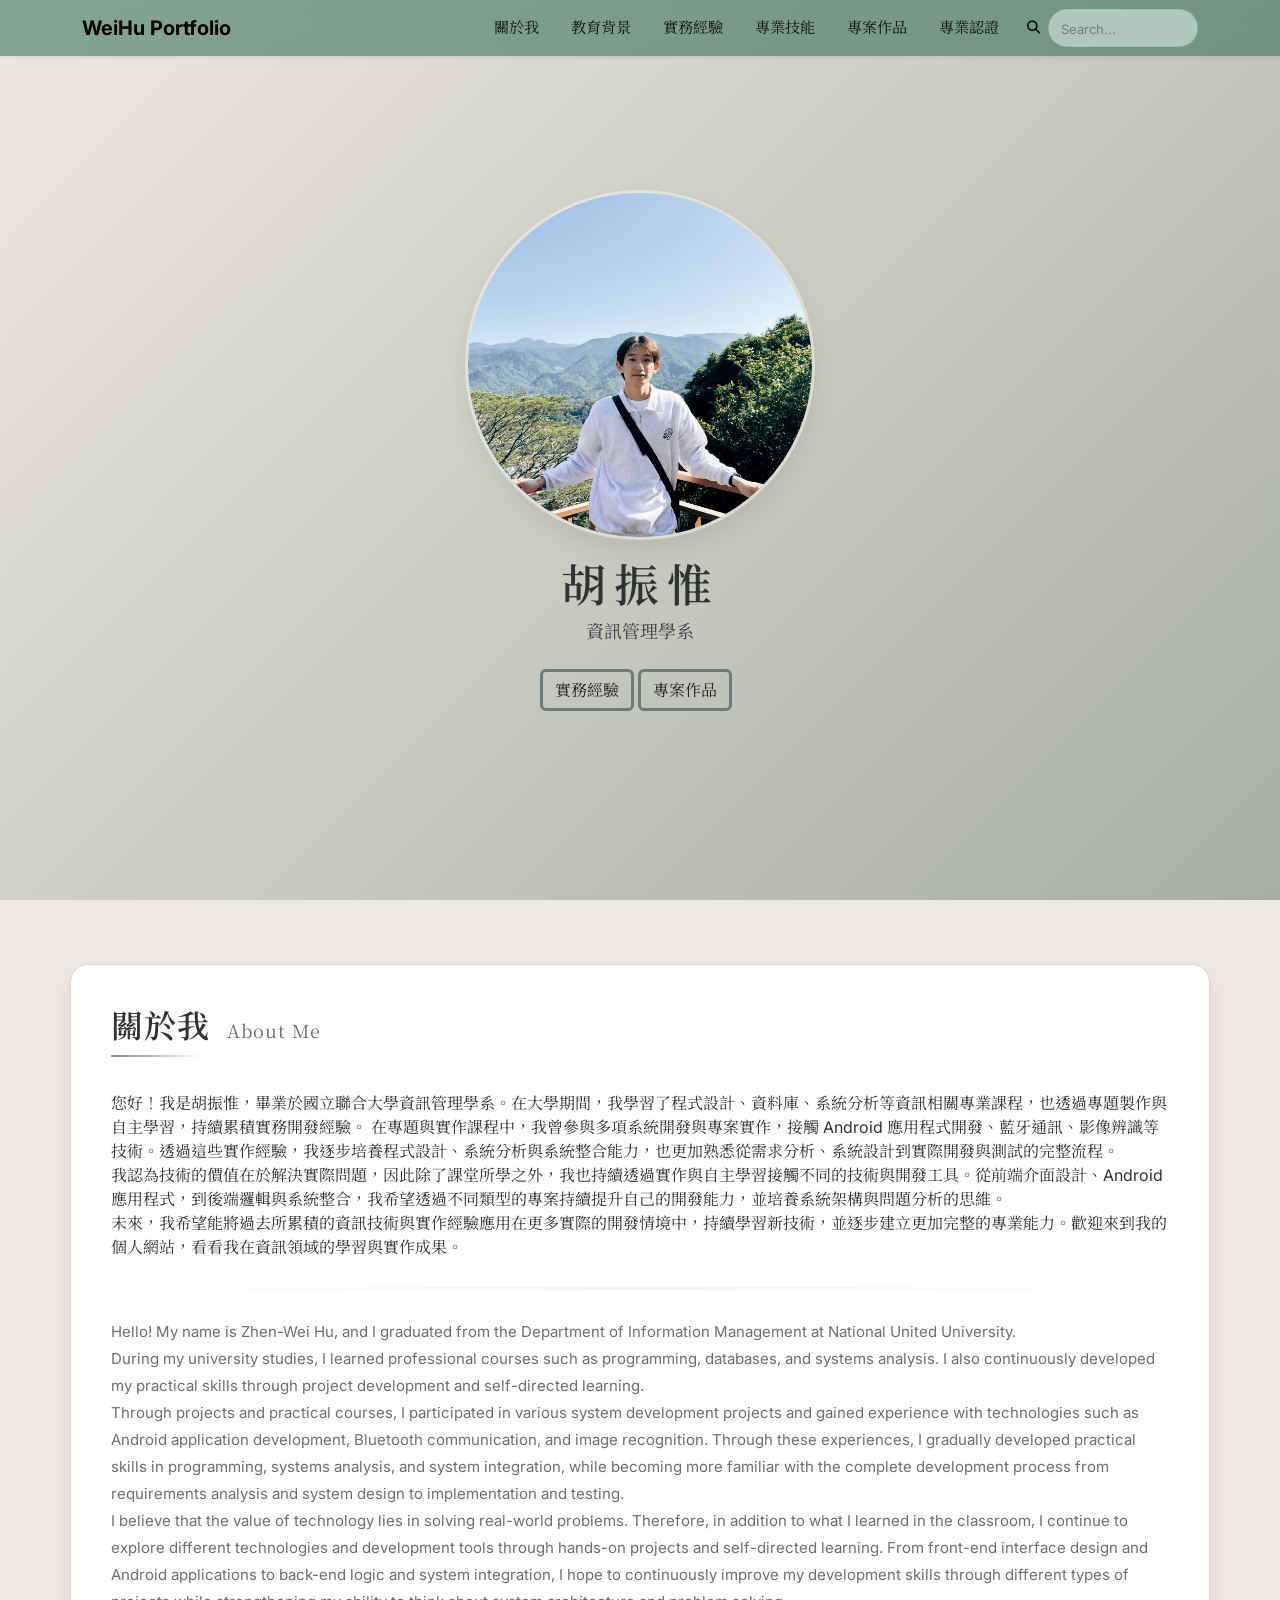
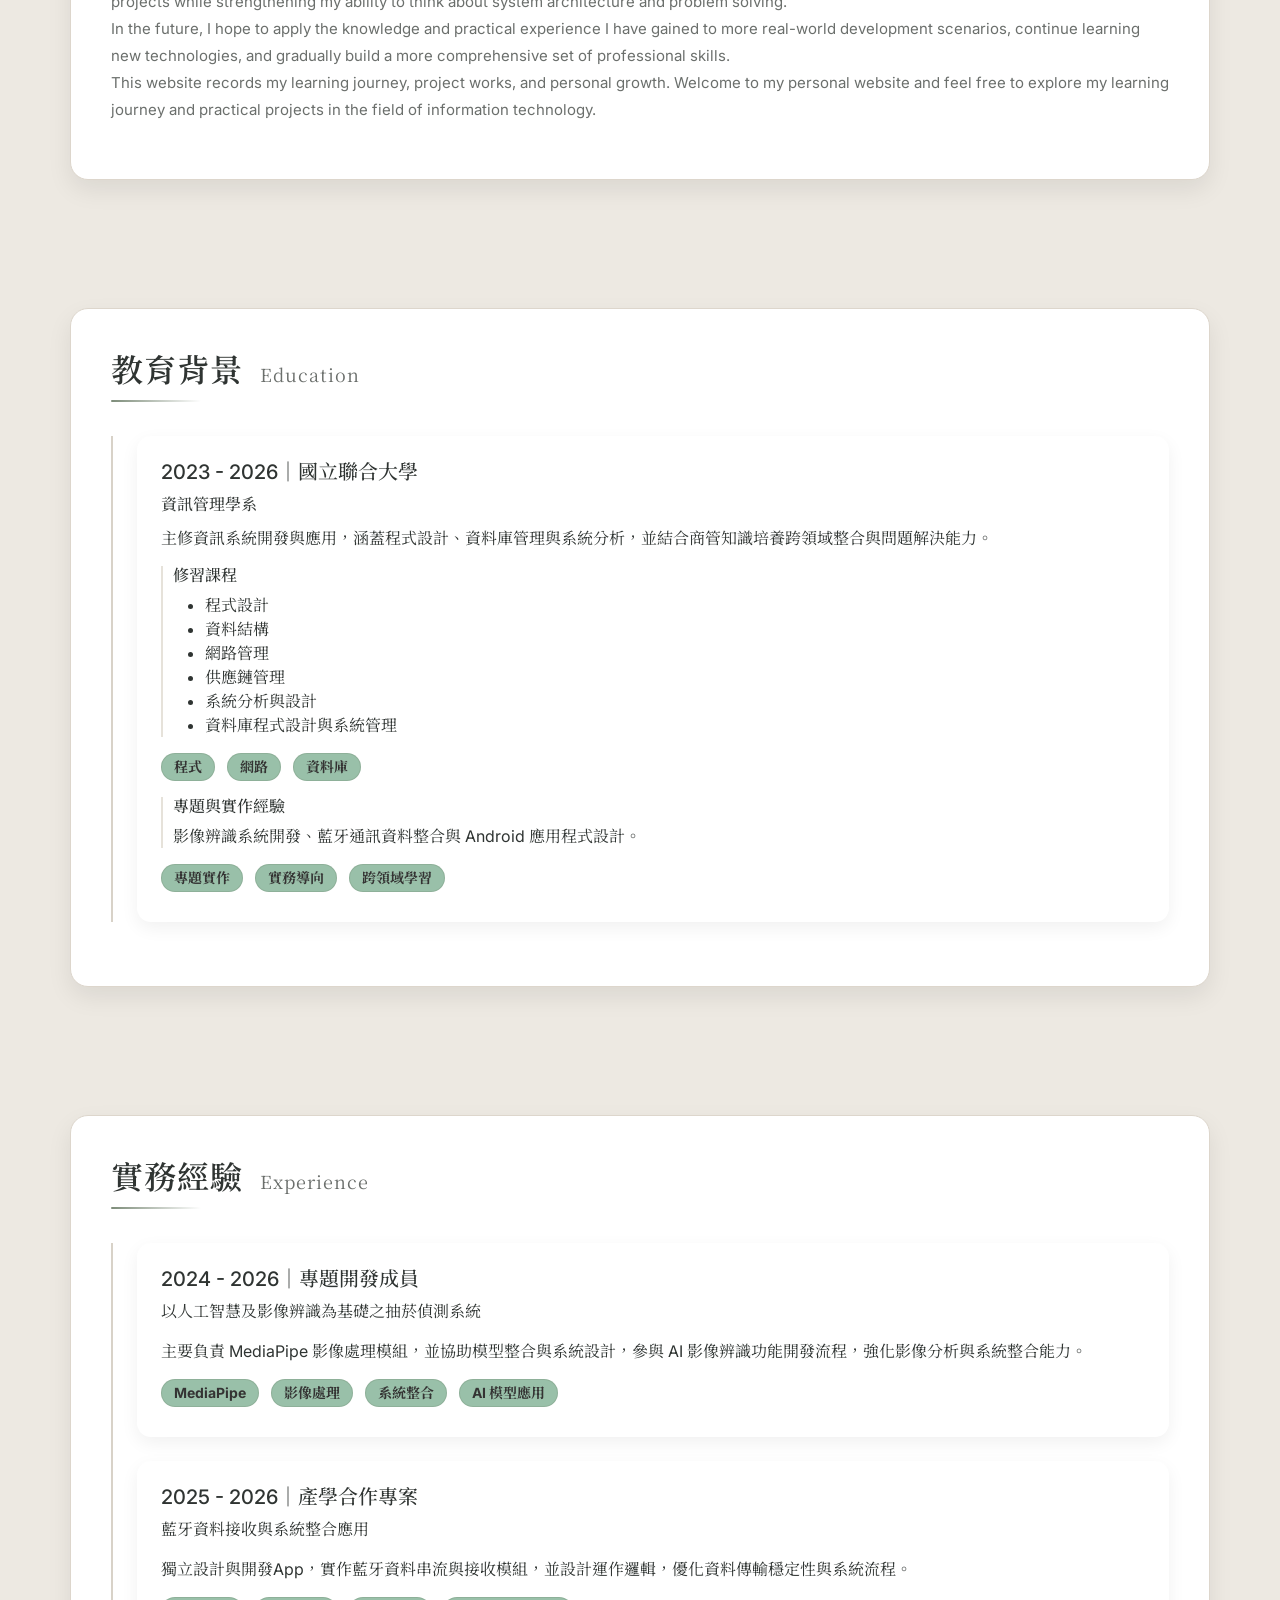
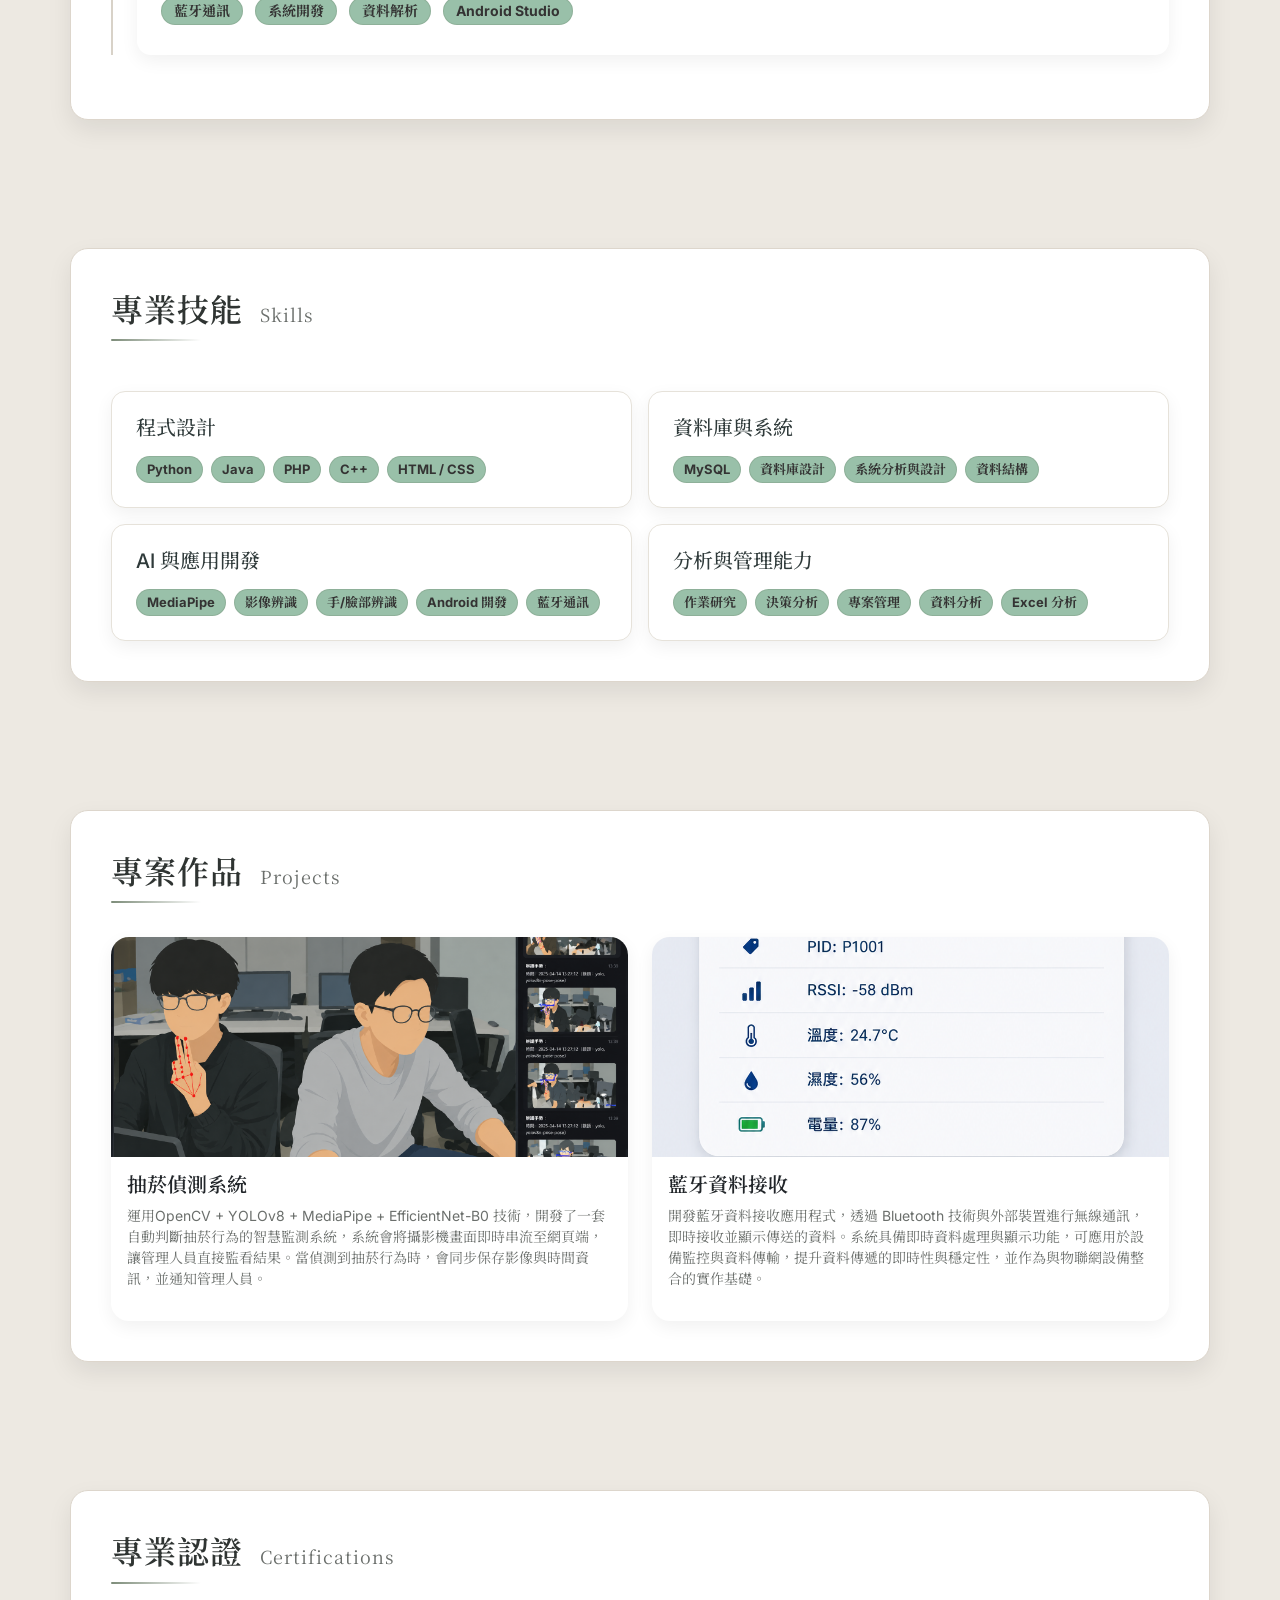
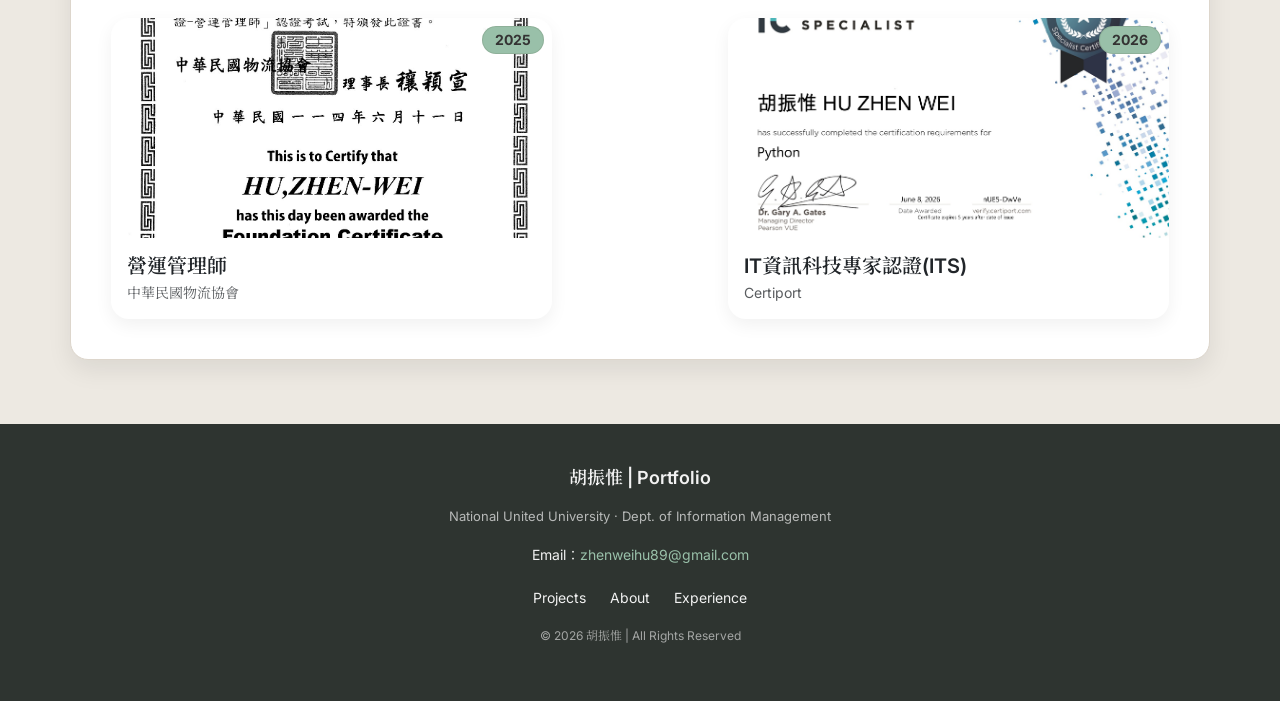
==== commit edb6740a: "Update index.html" ====
--- a/index.html
+++ b/index.html
@@ -45,7 +45,7 @@
           <li class="nav-item"><a class="nav-link" href="#skills">專業技能</a></li>
           <li class="nav-item"><a class="nav-link" href="#projects">專案作品</a></li>
           <li class="nav-item"><a class="nav-link" href="#awards">專業認證</a></li>
-          <li class="nav-item"><a class="nav-link" href="#activities">活動</a></li>
+          <!-- <li class="nav-item"><a class="nav-link" href="#activities">活動</a></li> -->
         </ul>
         <!-- Right search -->
         <div class="search-wrapper">
@@ -332,7 +332,7 @@
     </div>
   </section>
 
-  <section id="activities" class="section container" data-aos="fade-up">
+  <!-- <section id="activities" class="section container" data-aos="fade-up">
     <div class="section-card">
       <h2>活動 <span class="en-title">Activities</span></h2>
       <div class="row g-4 mt-2">
@@ -356,7 +356,7 @@
         </div>
       </div>
     </div>
-  </section>
+  </section> -->
 
   <!-- ================= FOOTER ================= -->
   <footer>
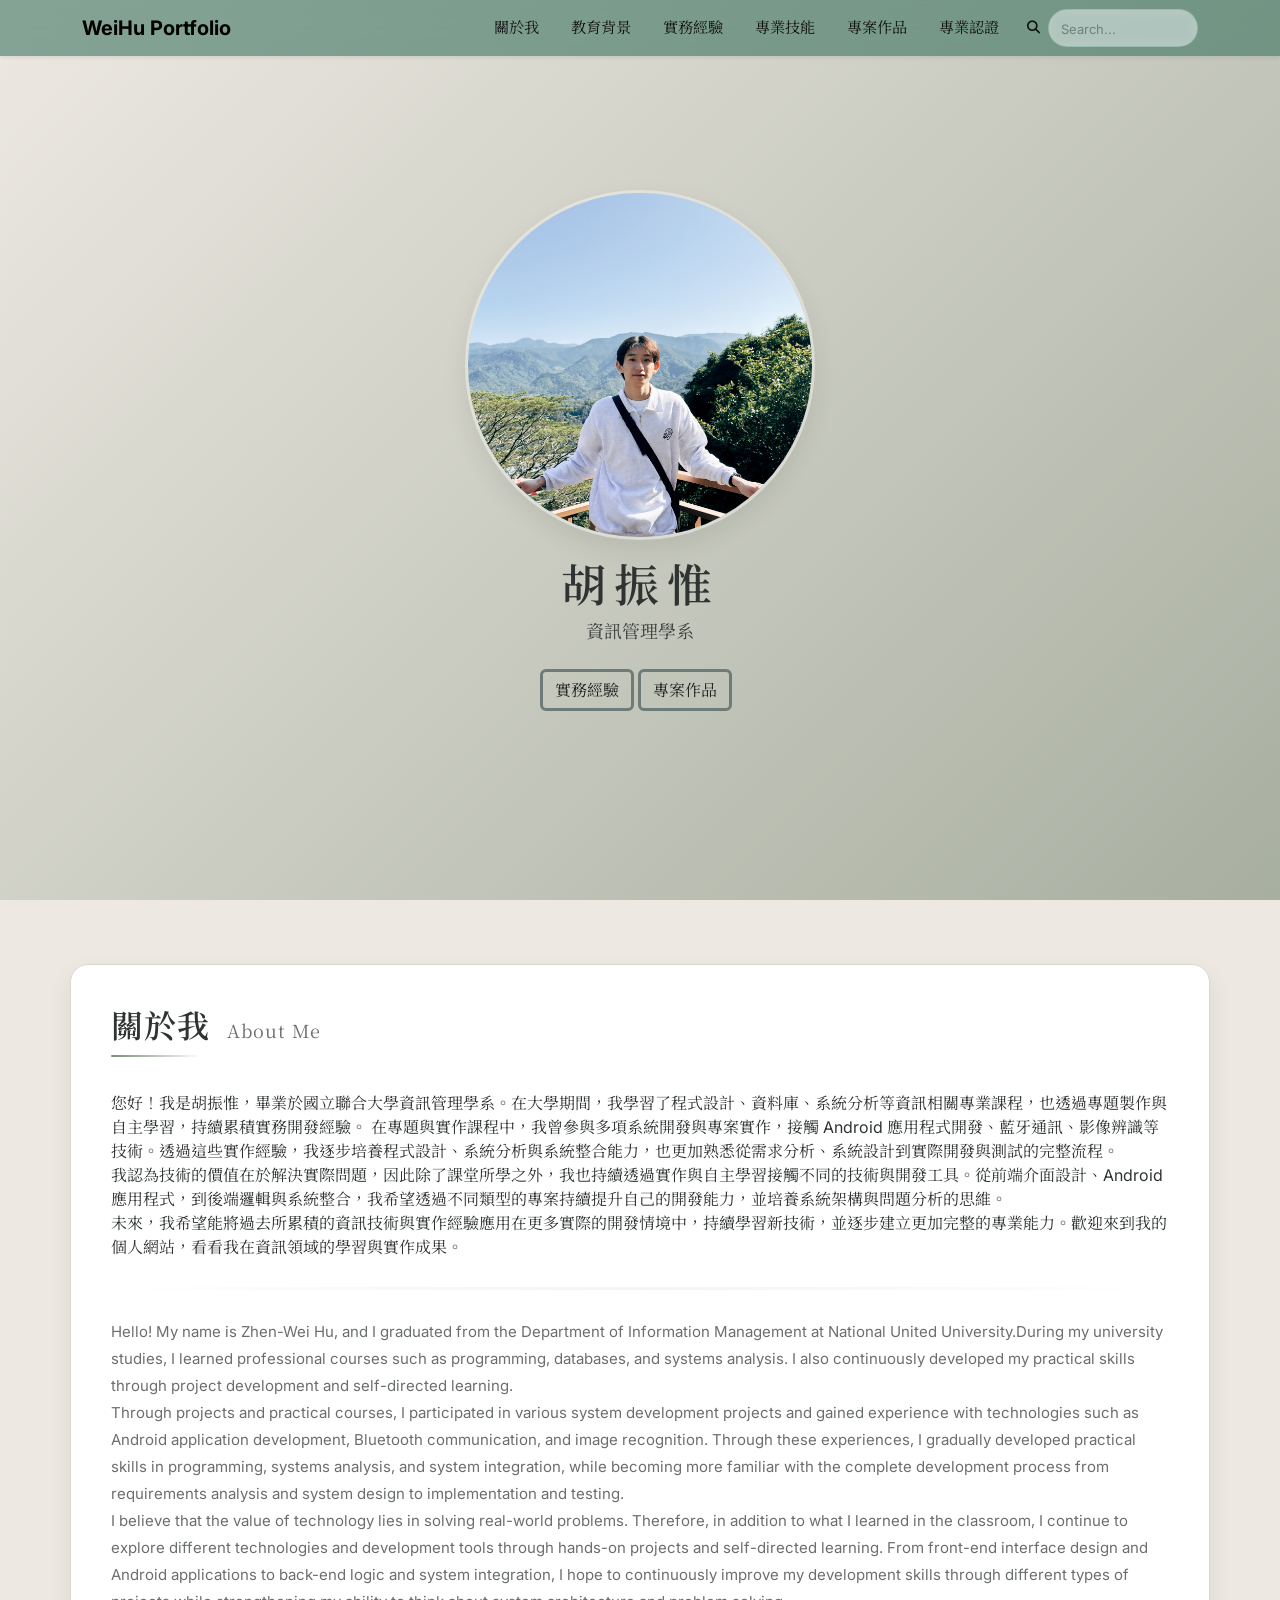
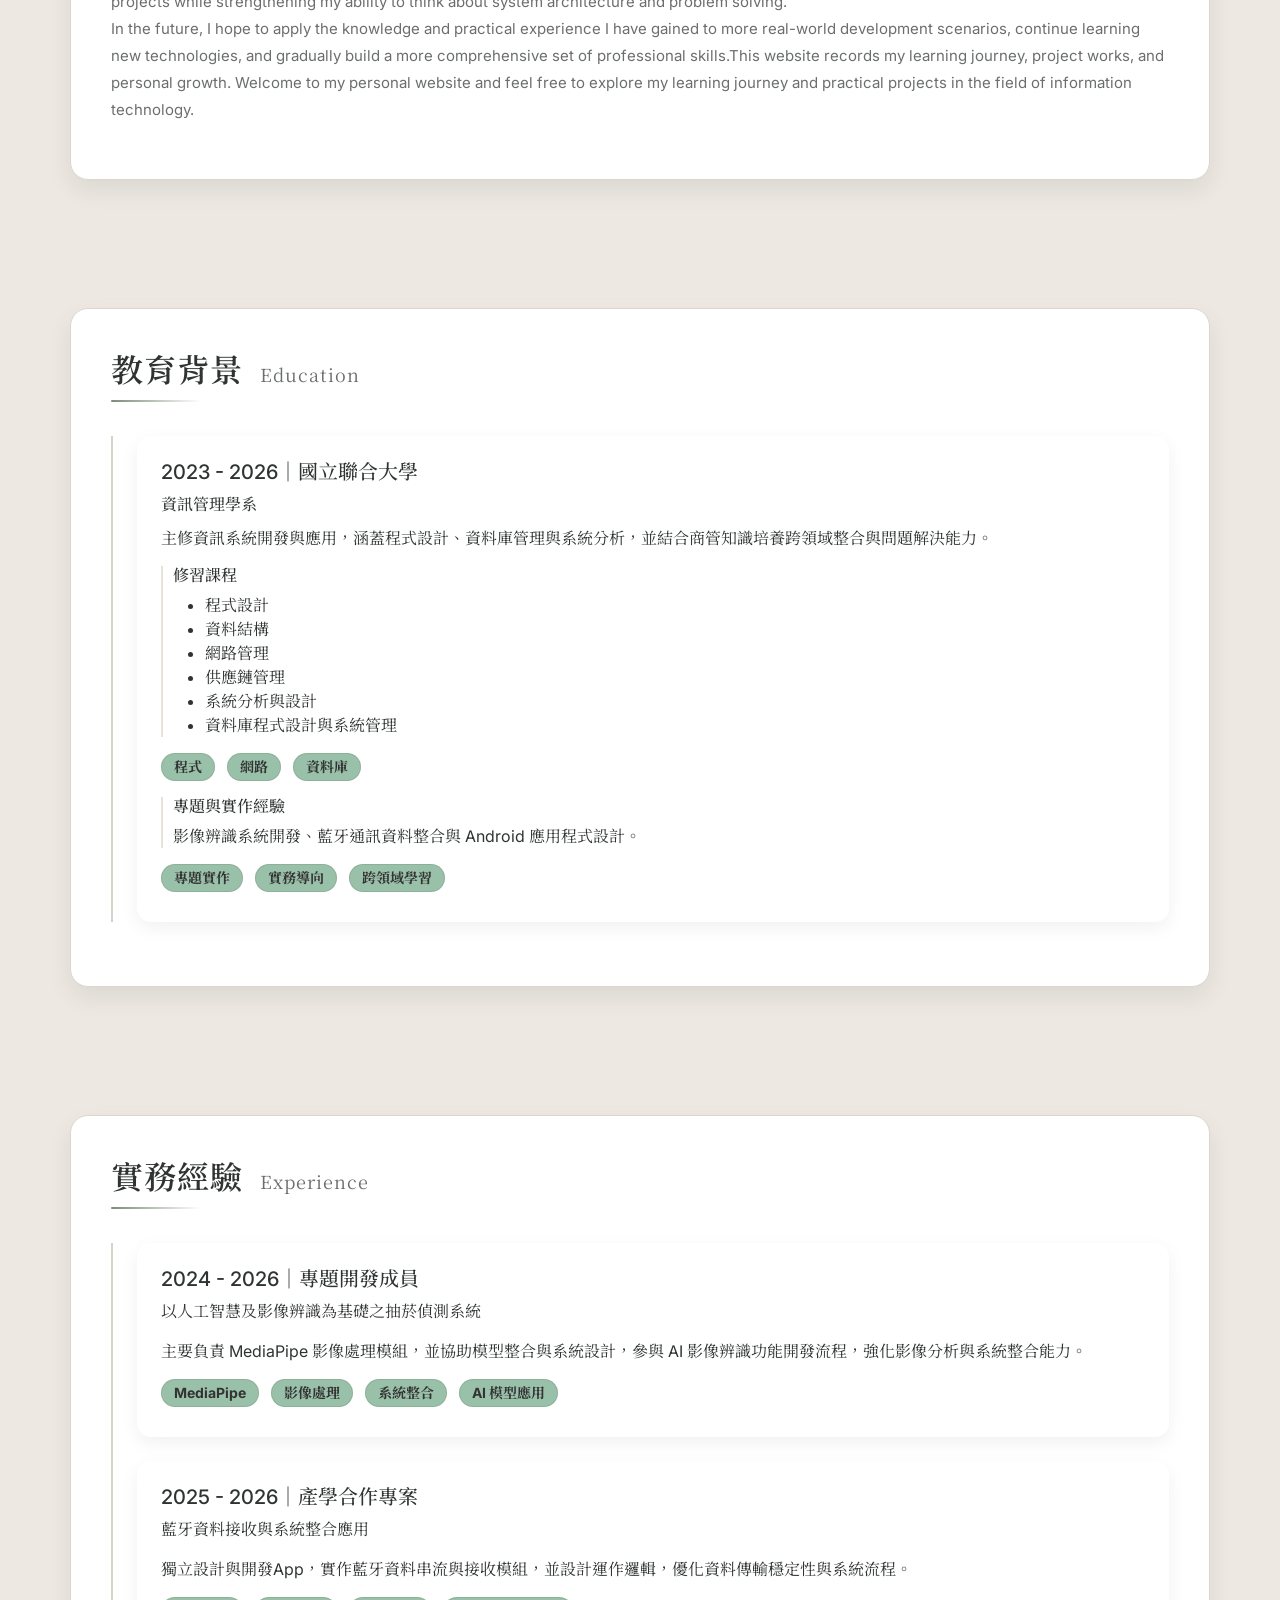
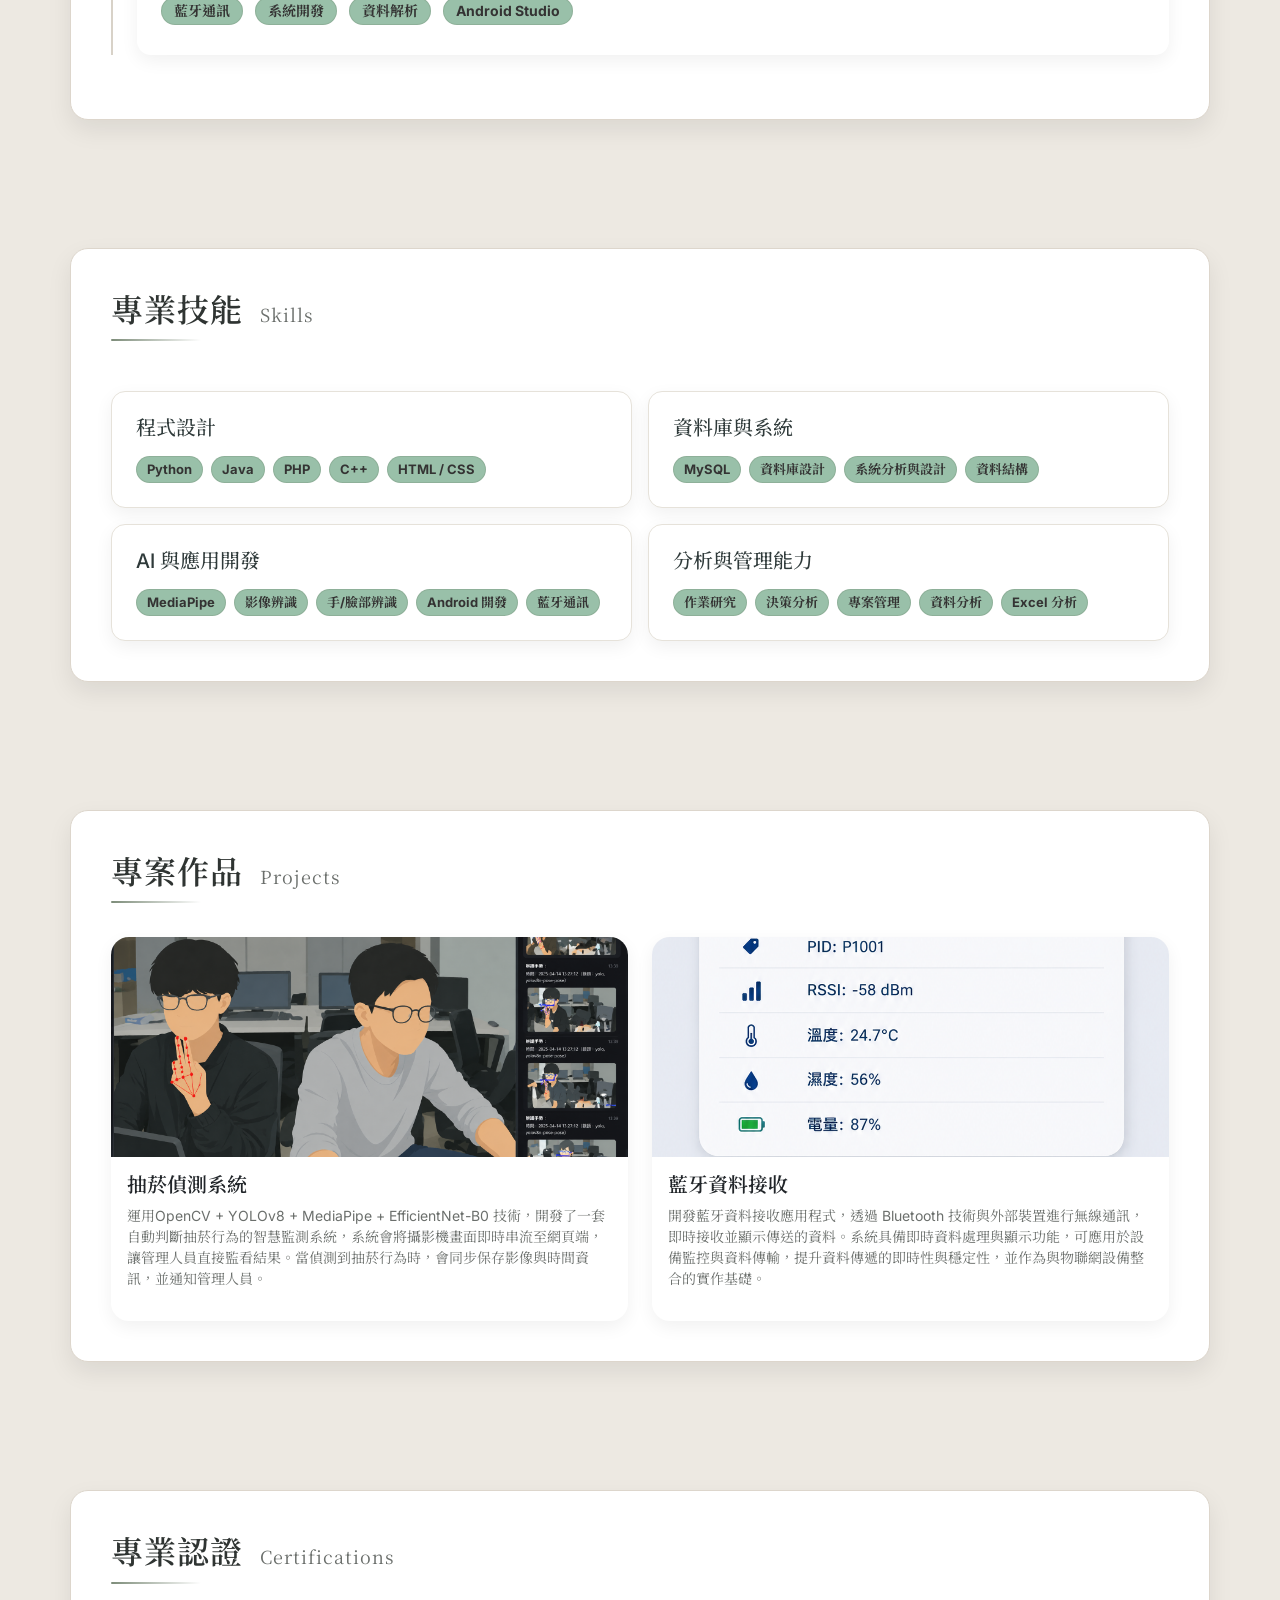
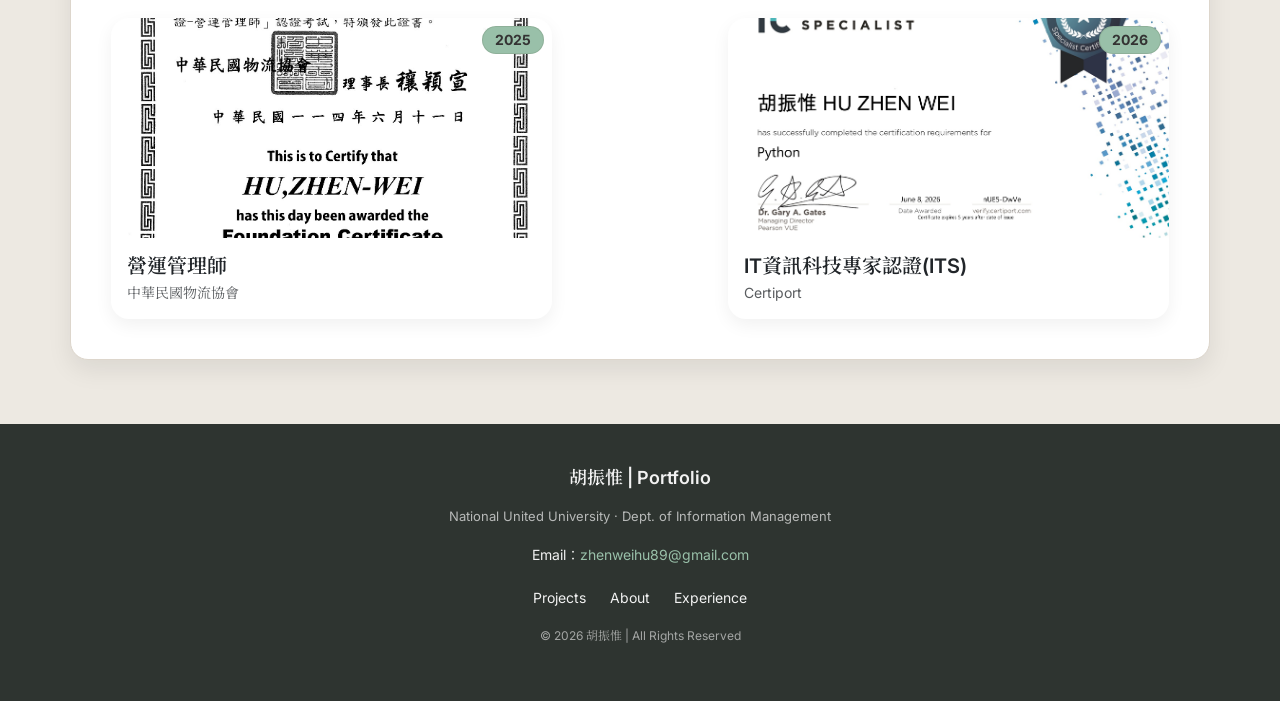
==== commit 35c621ac: "Update index.html" ====
--- a/index.html
+++ b/index.html
@@ -84,11 +84,8 @@
       </p>
       <hr class="about-divider">
       <p class="en">
-        Hello! My name is Zhen-Wei Hu, and I graduated from the Department of Information Management at National United University.
-
-        <br>During my university studies, I learned professional courses such as programming, databases, and
-        systems analysis. I also continuously developed my practical skills through project development and
-        self-directed learning.
+        Hello! My name is Zhen-Wei Hu, and I graduated from the Department of Information Management at National United University.During my university studies, I learned professional courses such as programming, databases, and
+        systems analysis. I also continuously developed my practical skills through project development and self-directed learning.
 
         <br>Through projects and practical courses, I participated in various system development projects and gained
         experience with technologies such as Android application development, Bluetooth communication, and image
@@ -105,9 +102,7 @@
 
         <br>In the future, I hope to apply the knowledge and practical experience I have gained to more real-world
         development scenarios, continue learning new technologies, and gradually build a more comprehensive set
-        of professional skills.
-
-        <br>This website records my learning journey, project works, and personal growth. Welcome to my personal
+        of professional skills.This website records my learning journey, project works, and personal growth. Welcome to my personal
         website and feel free to explore my learning journey and practical projects in the field of information
         technology.
       </p>
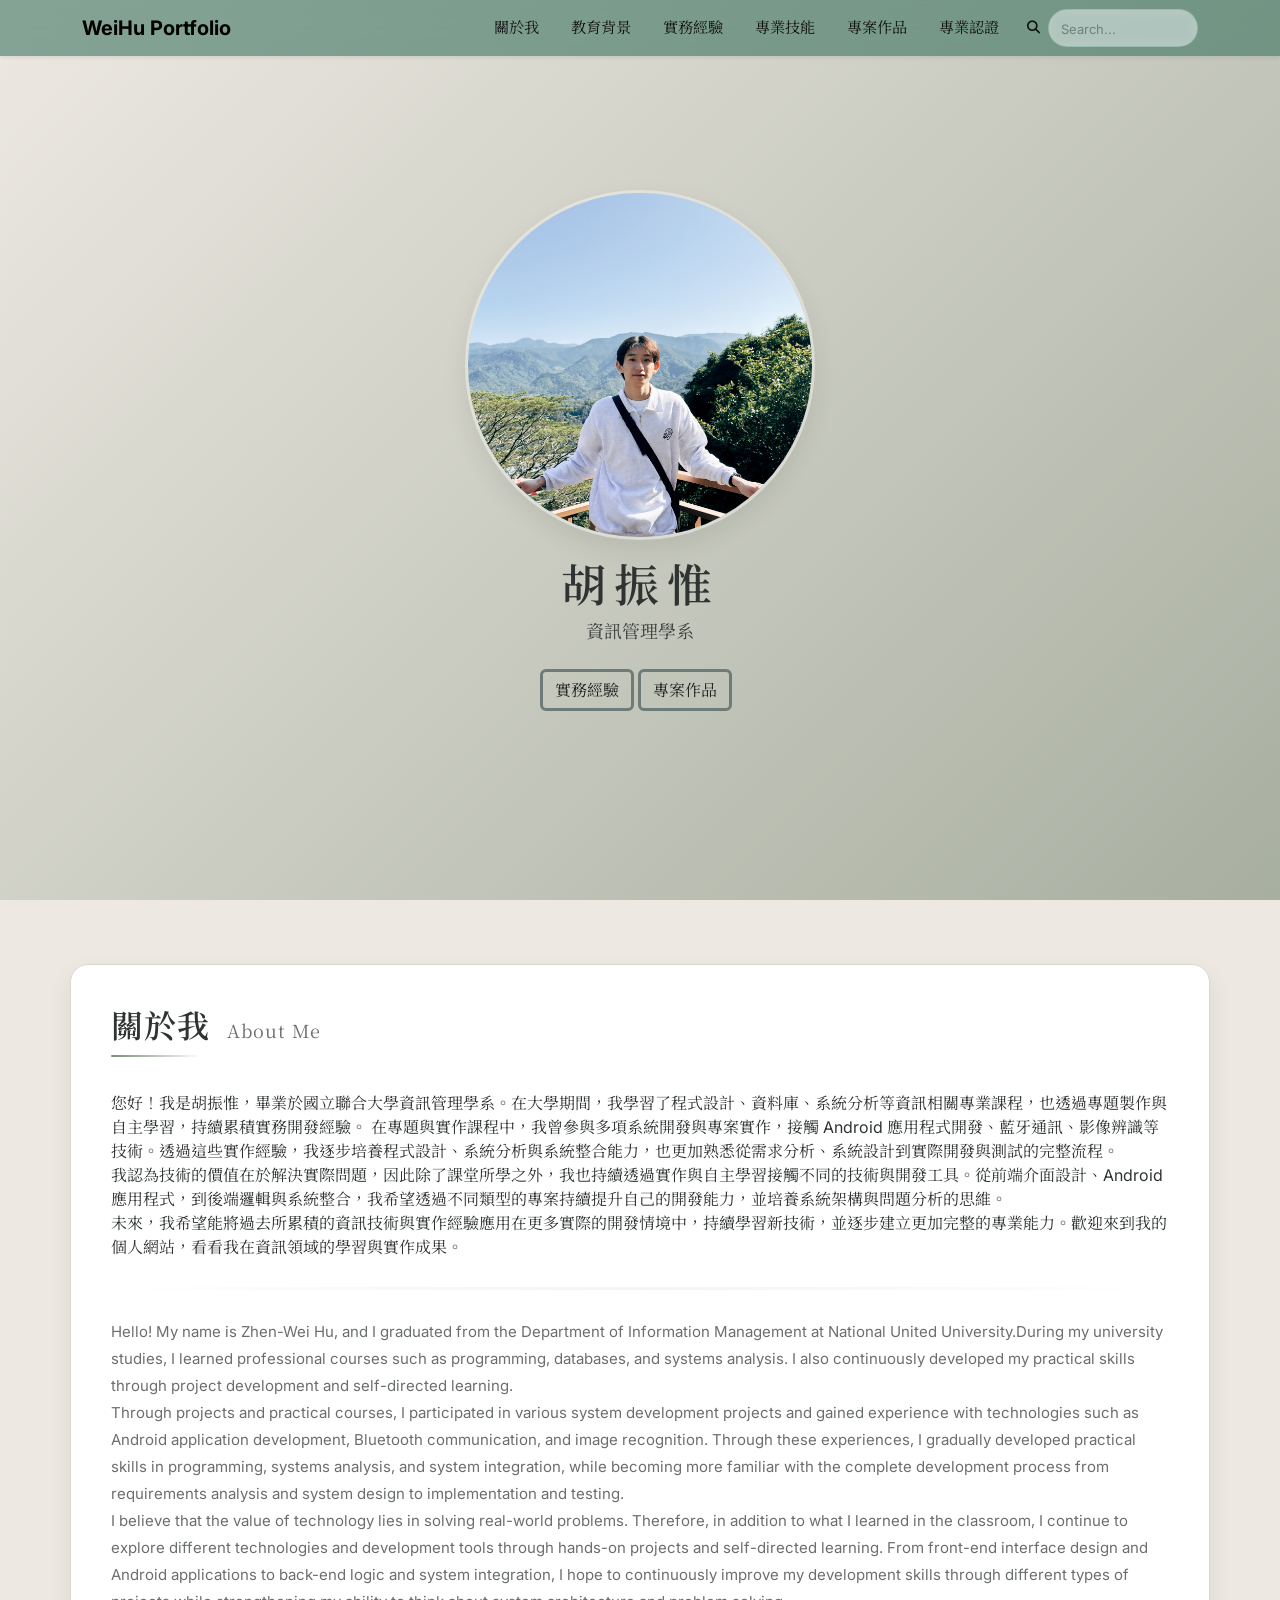
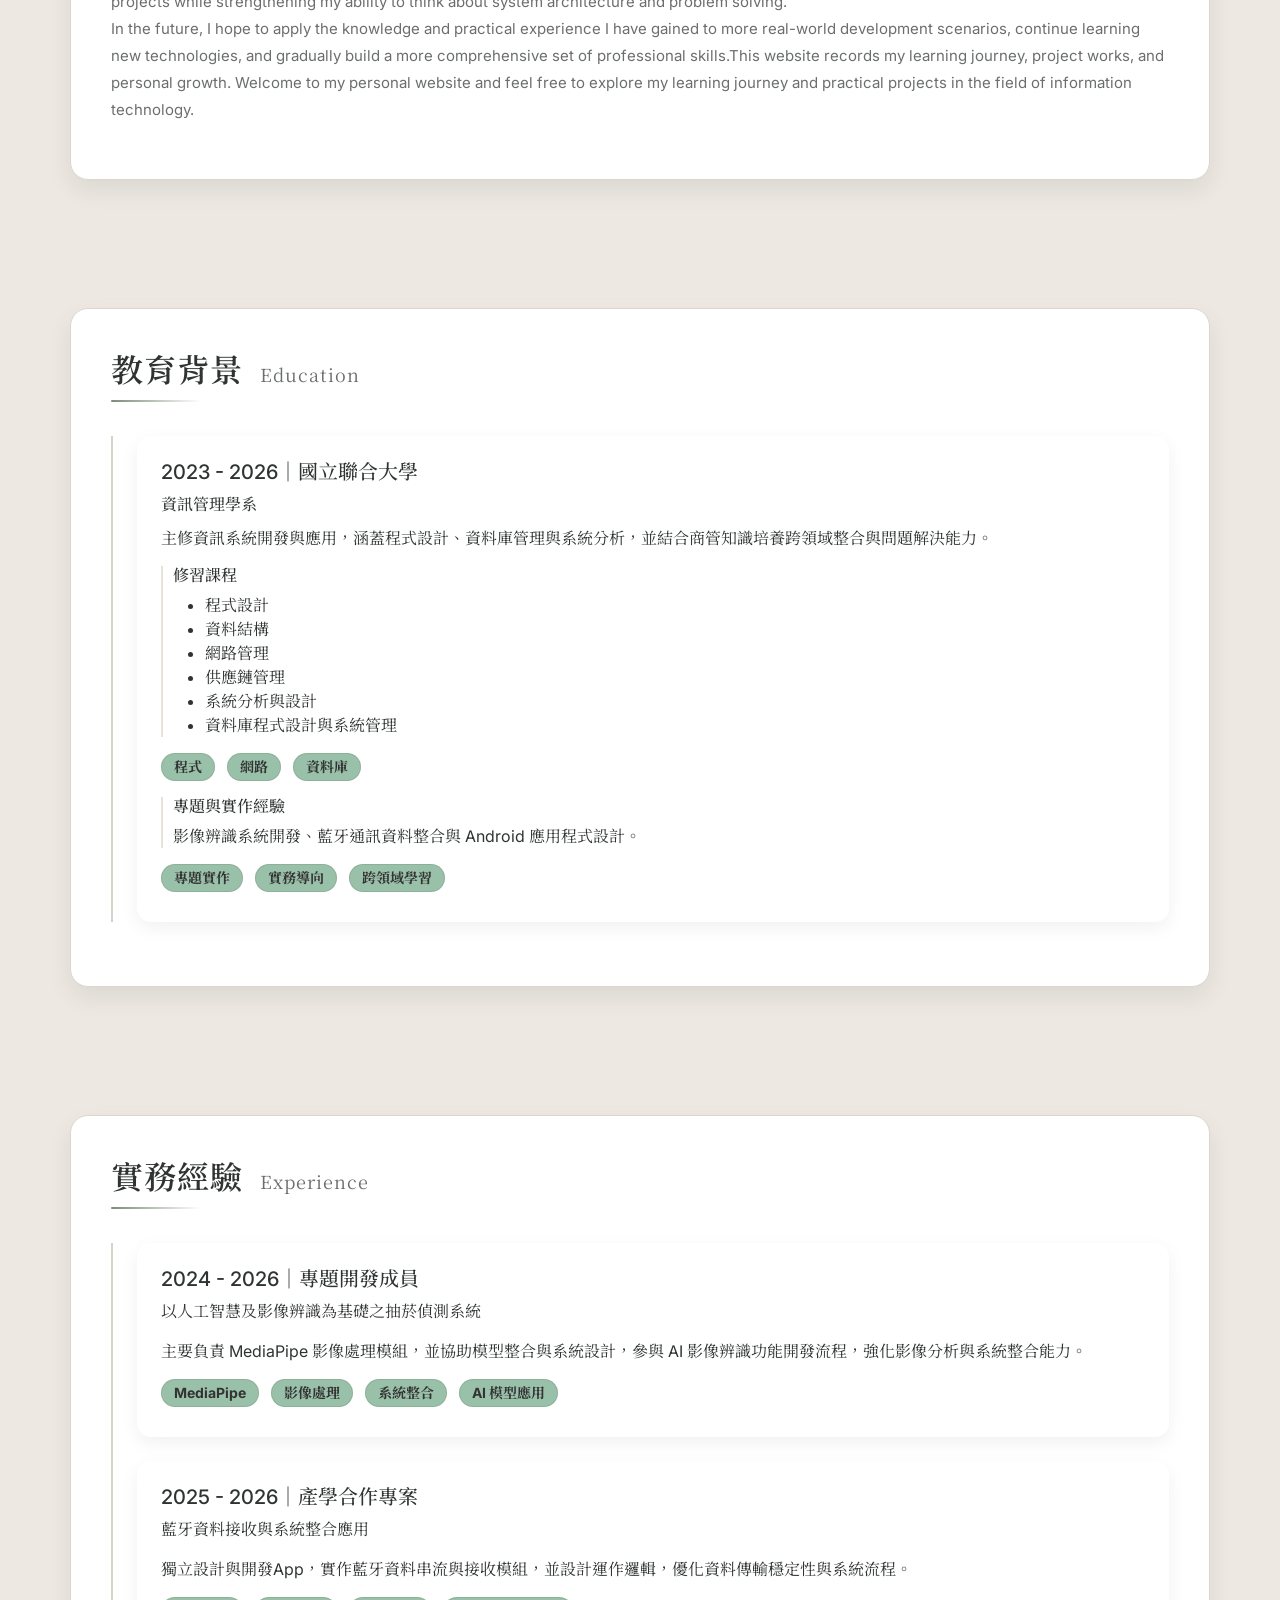
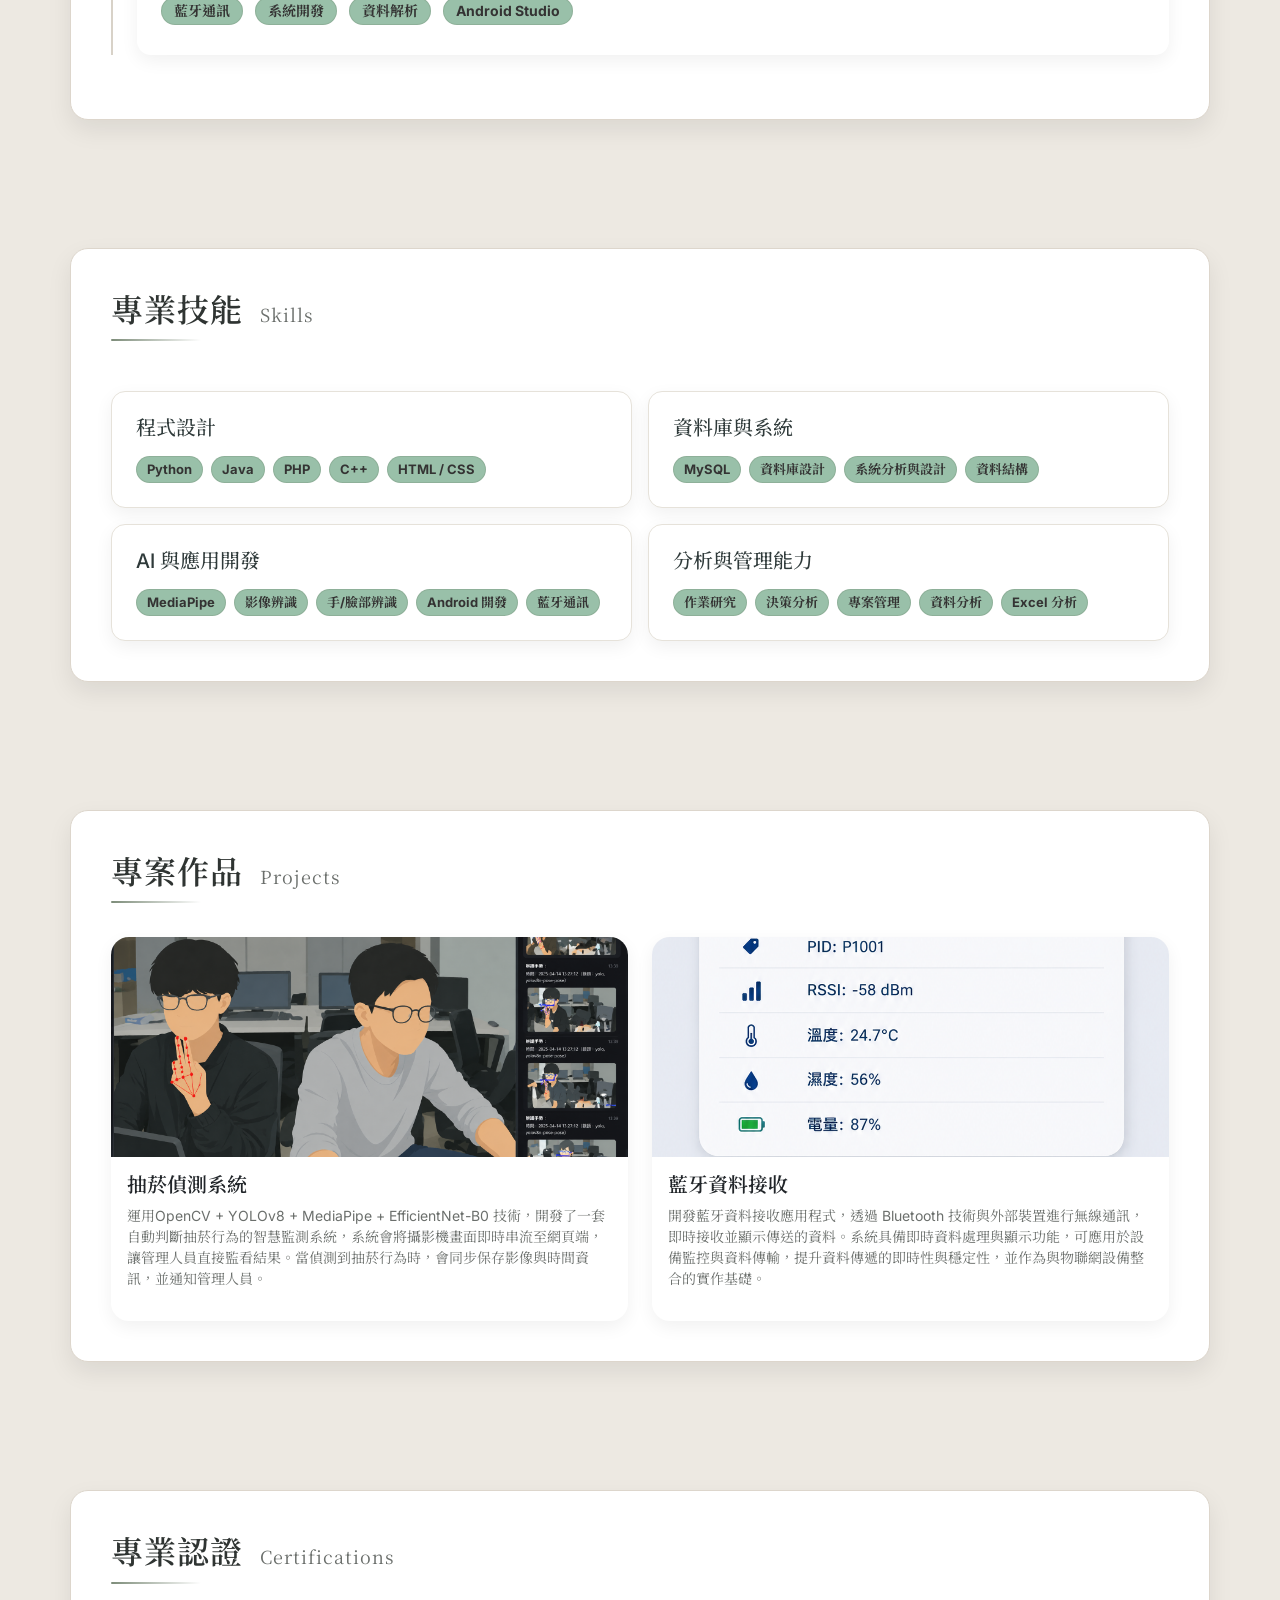
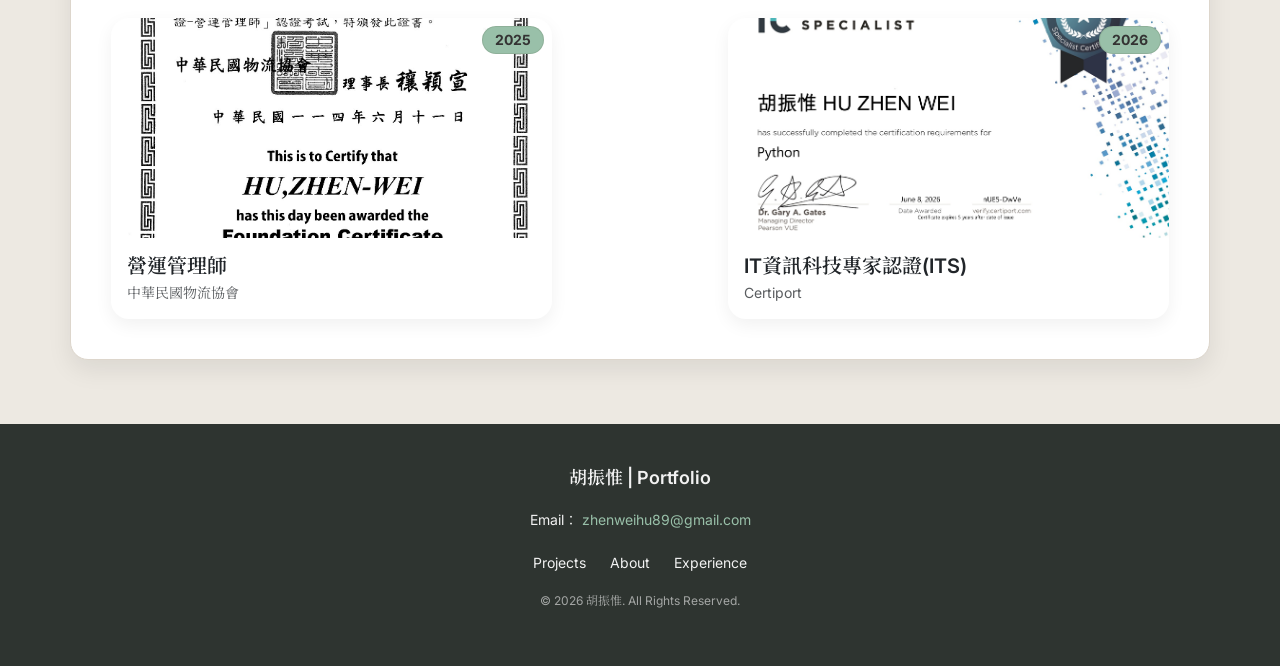
==== commit e910bc8e: "Update index.html" ====
--- a/index.html
+++ b/index.html
@@ -354,31 +354,30 @@
   </section> -->
 
   <!-- ================= FOOTER ================= -->
-  <footer>
-    <div class="footer-container">
-
-      <p class="footer-title">胡振惟 | Portfolio</p>
-
-      <p class="footer-sub">
-        National United University · Dept. of Information Management
+ <footer>
+  <div class="footer-container">
+
+    <p class="footer-title">胡振惟 | Portfolio</p>
+
+    <div class="footer-contact">
+      <p>
+        Email：
+        <a href="mailto:zhenweihu89@gmail.com">zhenweihu89@gmail.com</a>
       </p>
-
-      <div class="footer-contact">
-        <p> Email：<a href="mailto:zhenweihu89@gmail.com">zhenweihu89@gmail.com</a></p>
-      </div>
-      <!-- Navigation links -->
-      <div class="footer-links">
-
-        <a href="#projects">Projects</a>
-        <a href="#about">About</a>
-        <a href="#experience">Experience</a>
-
-      </div>
-
-      <p class="footer-copy">© 2026 胡振惟 | All Rights Reserved</p>
-
-    </div>
-  </footer>
+    </div>
+
+    <div class="footer-links">
+      <a href="#projects">Projects</a>
+      <a href="#about">About</a>
+      <a href="#experience">Experience</a>
+    </div>
+
+    <p class="footer-copy">
+      © 2026 胡振惟. All Rights Reserved.
+    </p>
+
+  </div>
+</footer>
 
   <!-- ================= LIGHTBOX ================= -->
   <div id="lightbox" class="lightbox" onclick="closeLightbox()">
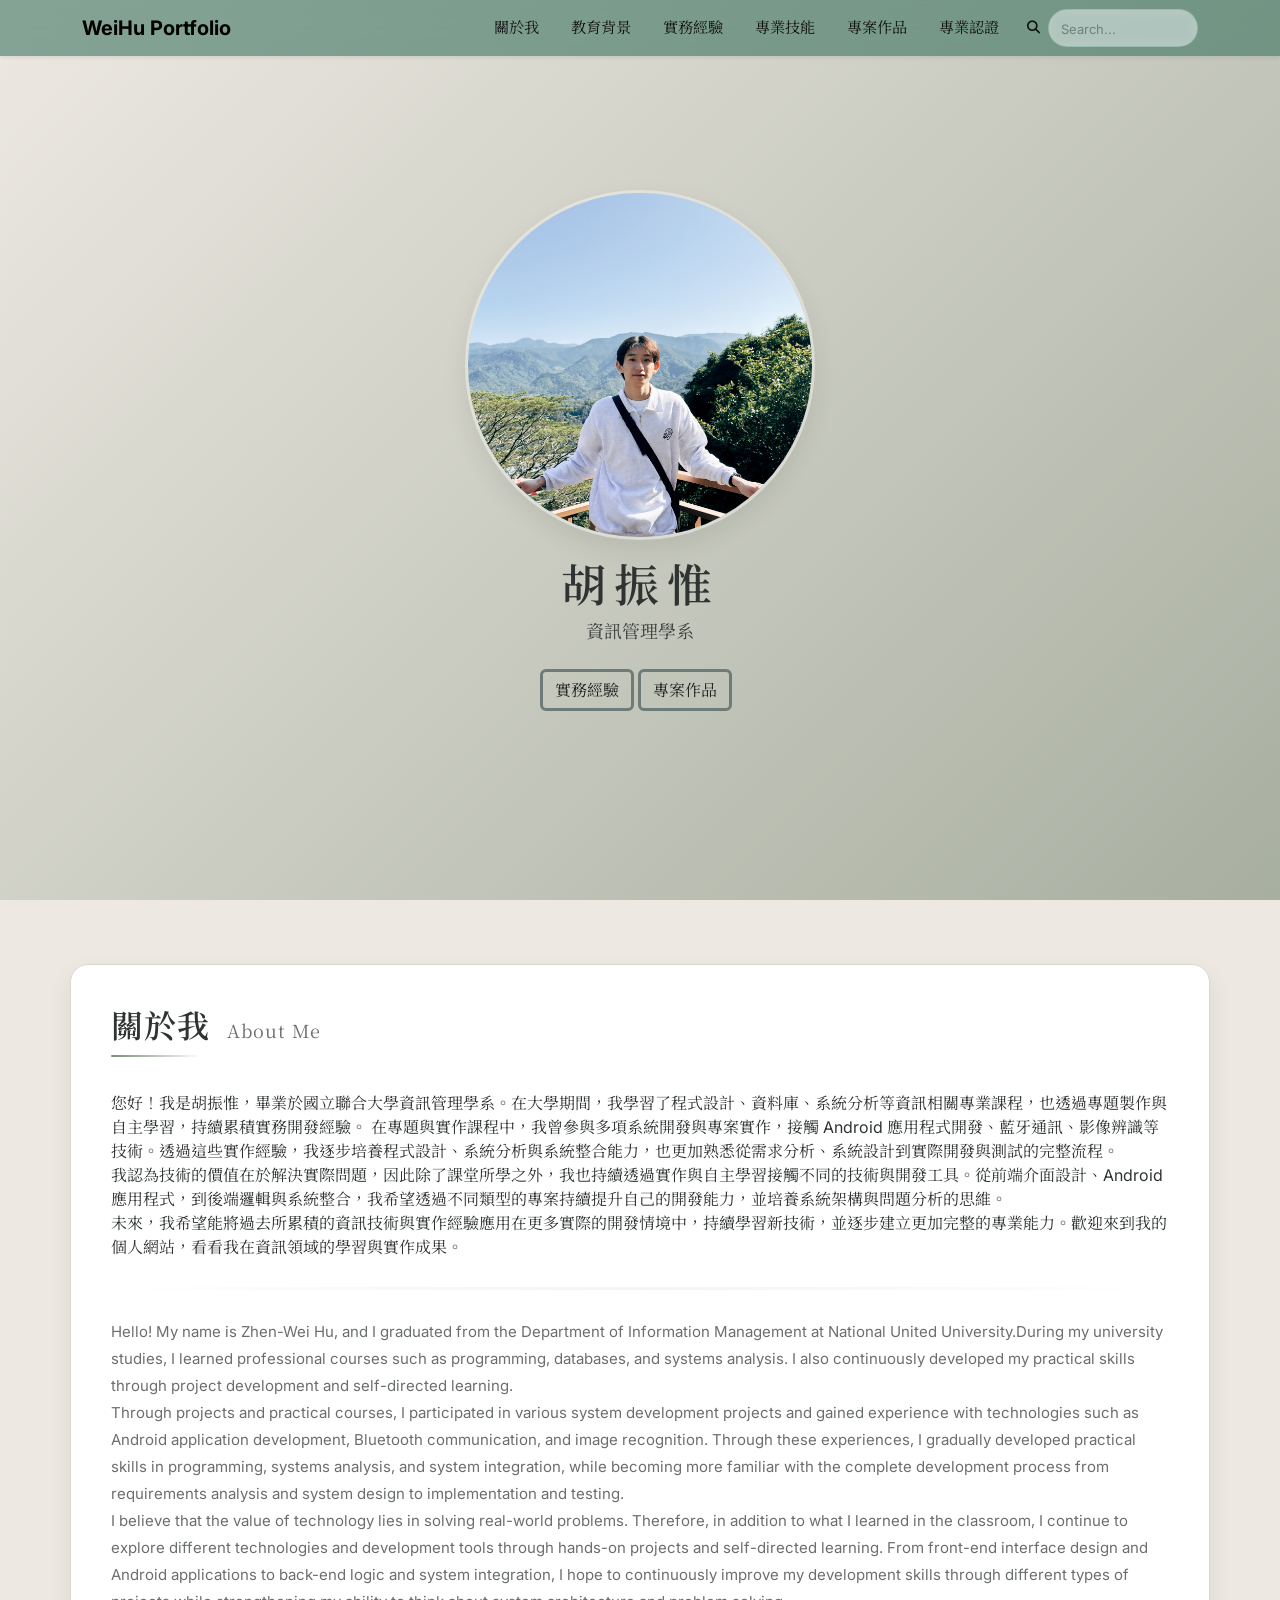
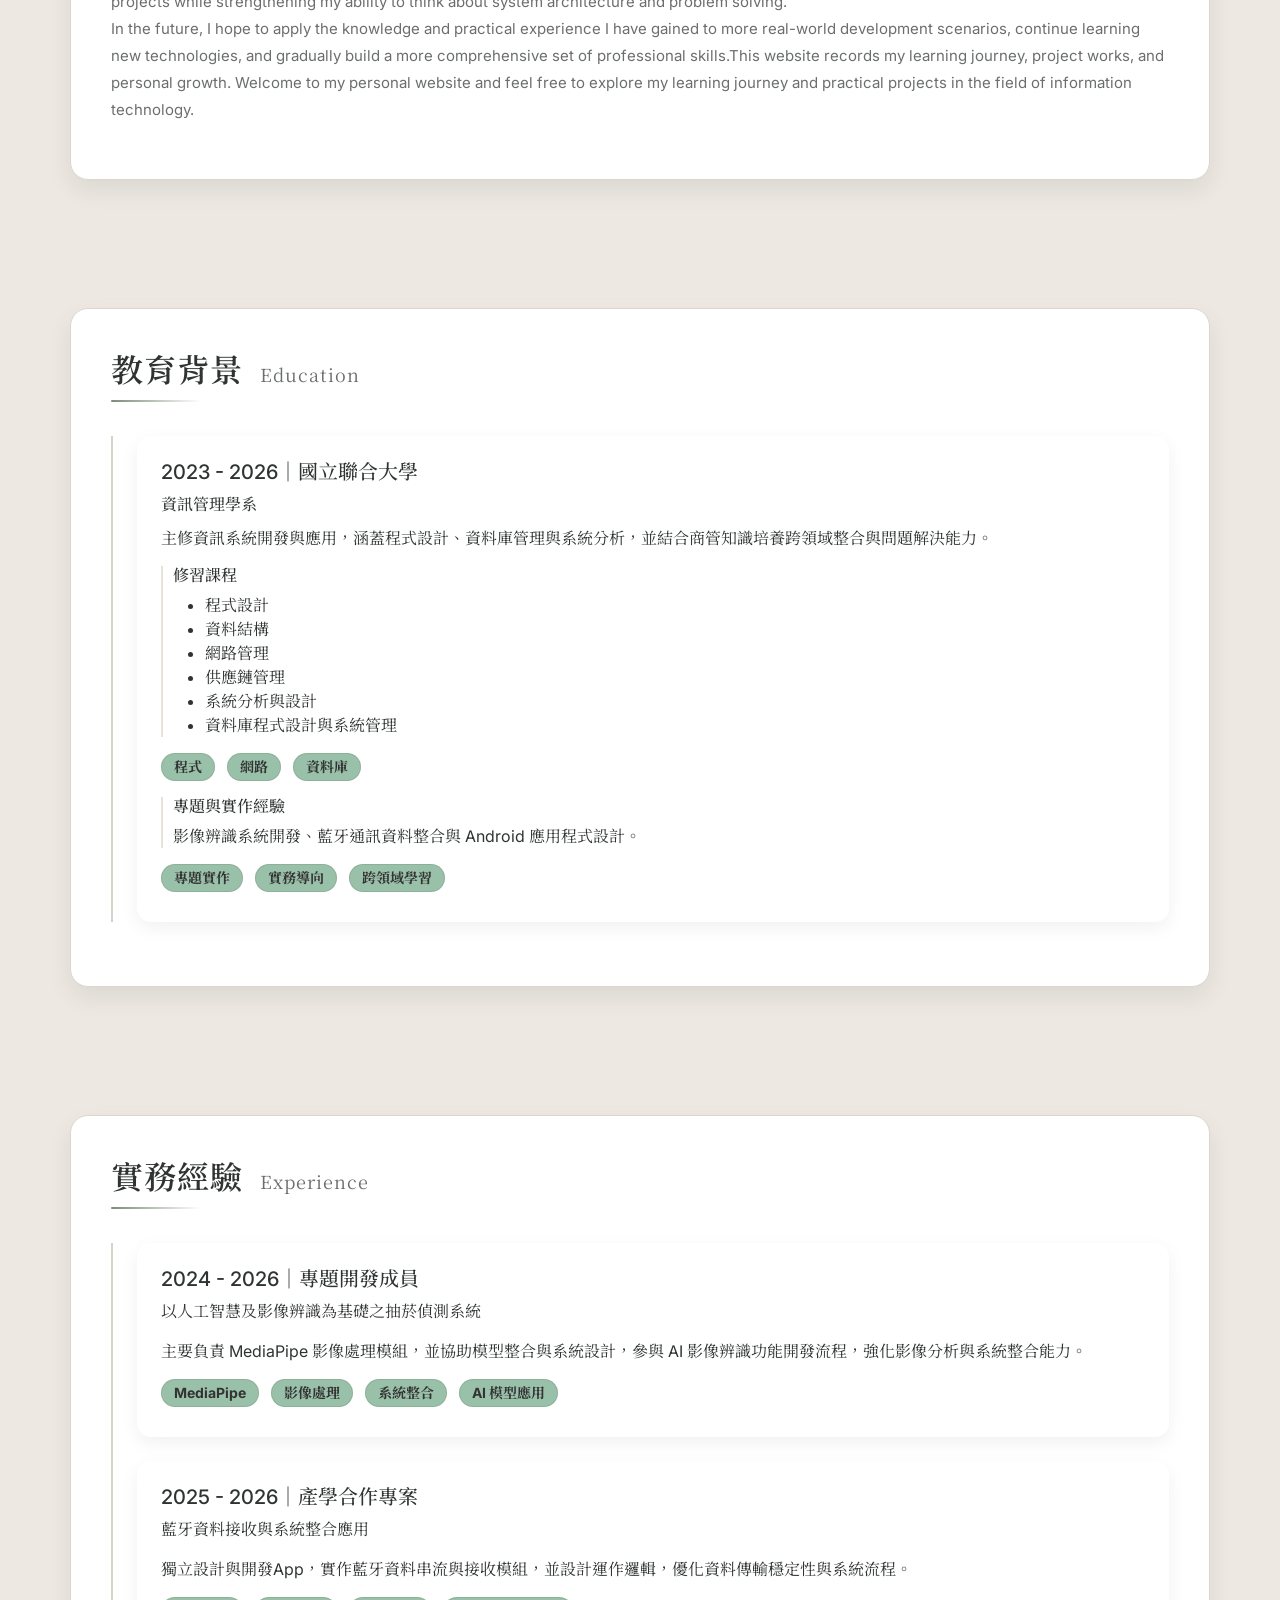
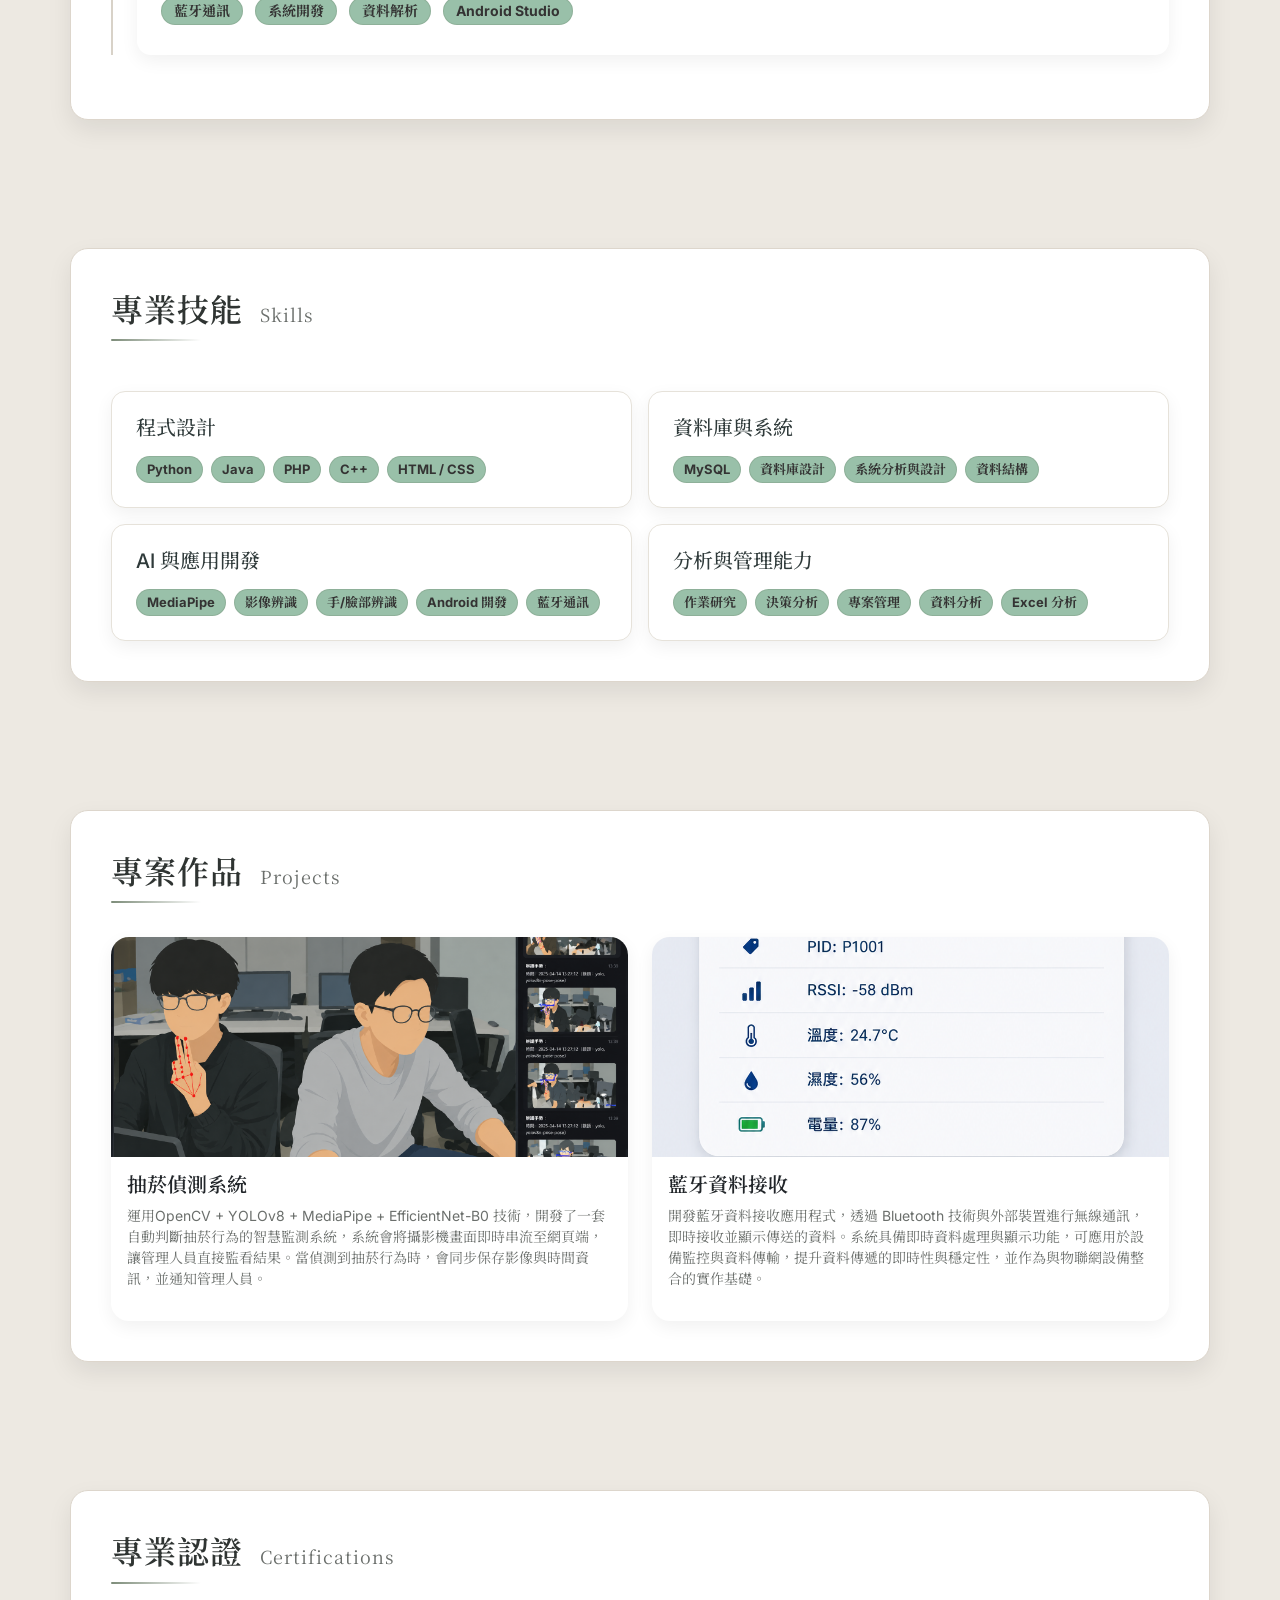
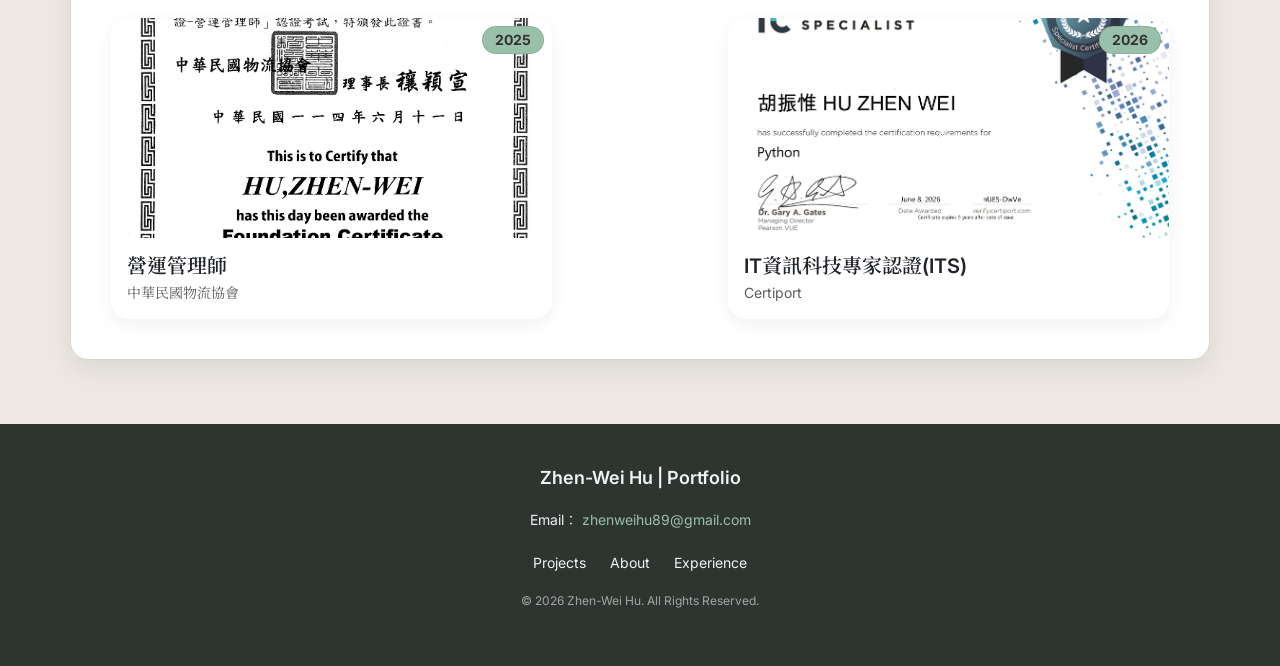
==== commit d4cf3aa7: "Update index.html" ====
--- a/index.html
+++ b/index.html
@@ -357,7 +357,7 @@
  <footer>
   <div class="footer-container">
 
-    <p class="footer-title">胡振惟 | Portfolio</p>
+    <p class="footer-title">Zhen-Wei Hu | Portfolio</p>
 
     <div class="footer-contact">
       <p>
@@ -373,7 +373,7 @@
     </div>
 
     <p class="footer-copy">
-      © 2026 胡振惟. All Rights Reserved.
+      © 2026 Zhen-Wei Hu. All Rights Reserved.
     </p>
 
   </div>
